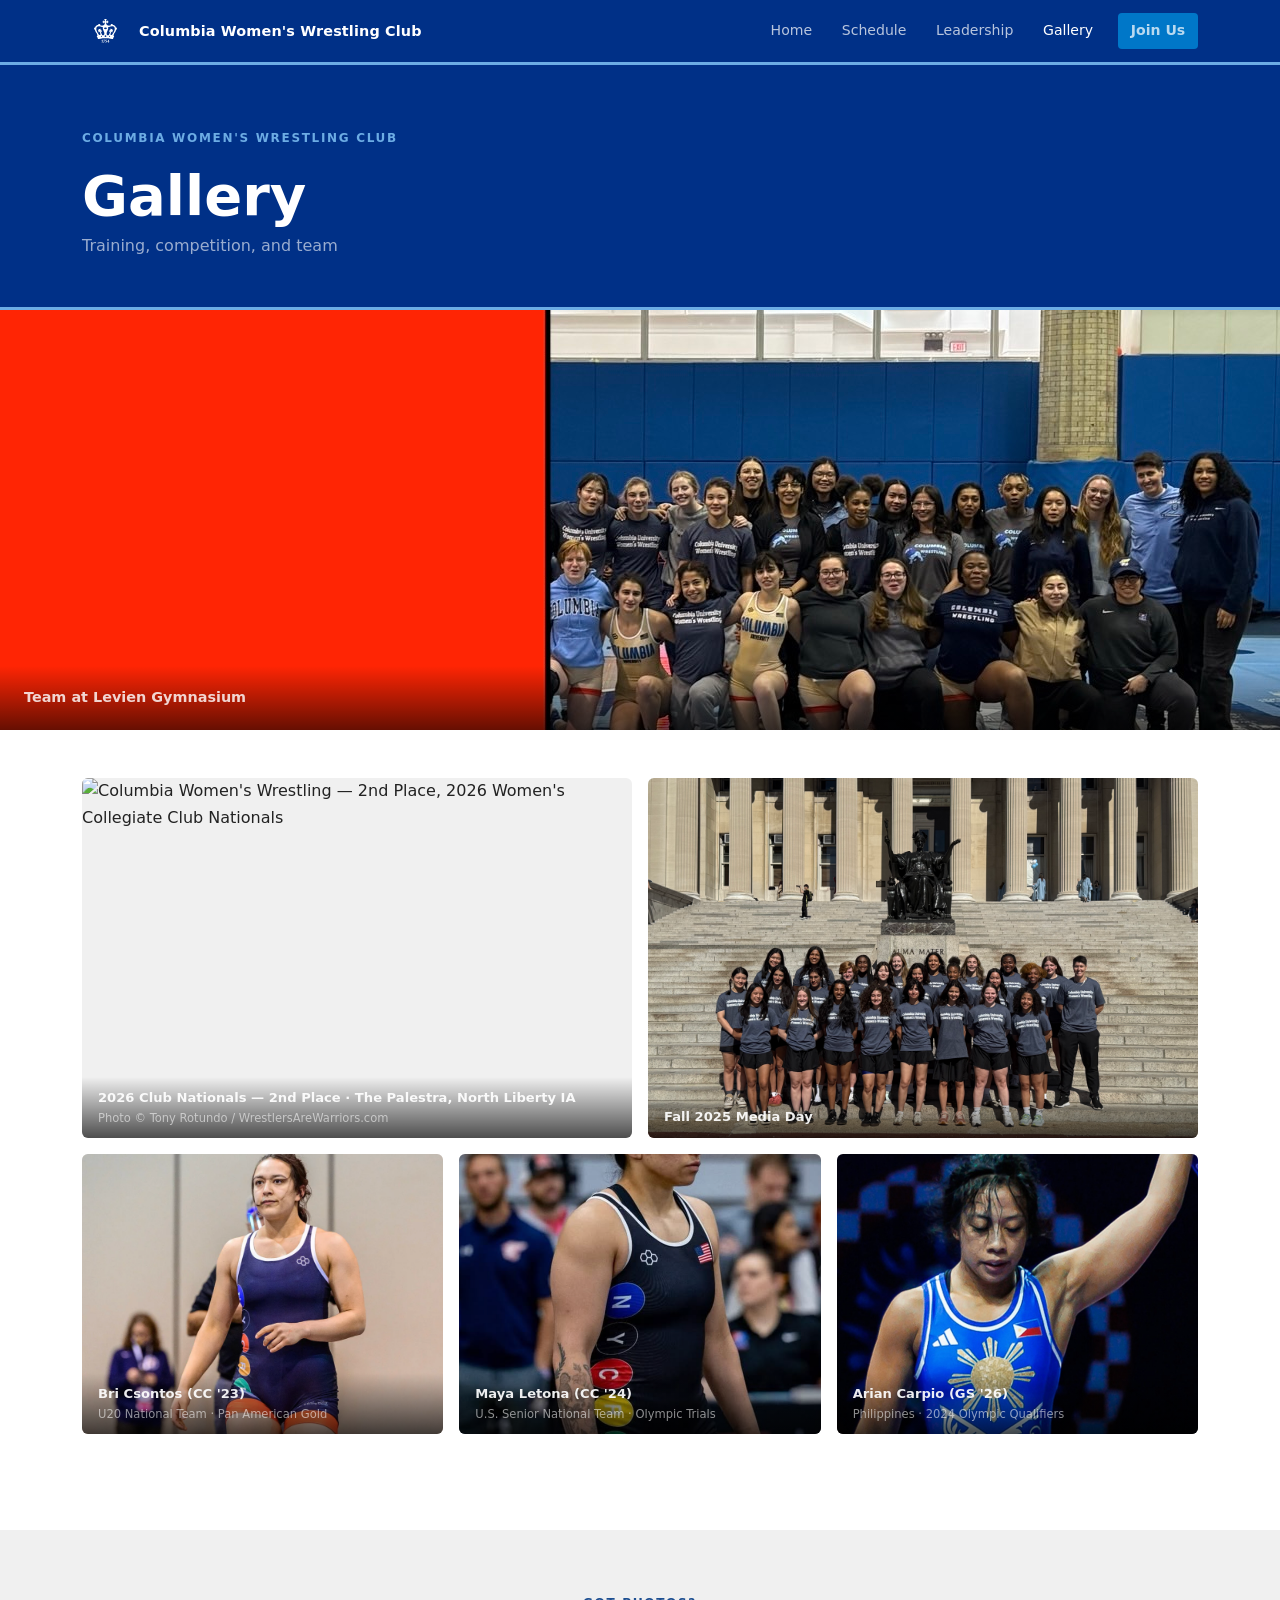
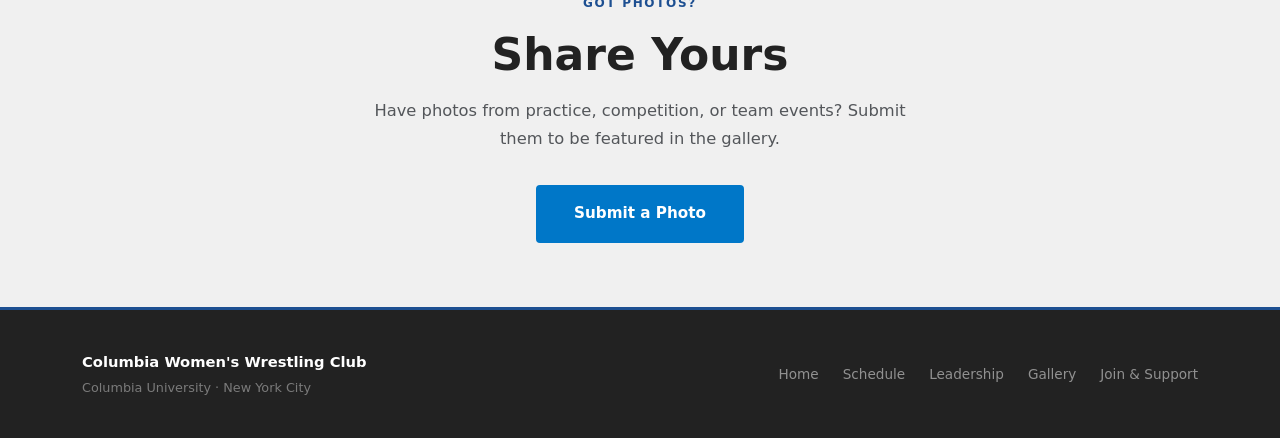
==== gallery.html @ a1a13347 "Initial launch build: all 5 pages complete Home (rev 3), leadership, schedule, gallery, join — full " ====
<!DOCTYPE html>
<html lang="en">
<head>
  <meta charset="UTF-8">
  <meta name="viewport" content="width=device-width, initial-scale=1.0">
  <title>Gallery — Columbia Women's Wrestling Club</title>
  <meta name="description" content="Photos from Columbia Women's Wrestling Club — training, competition, and team.">
  <link href="https://cdn.jsdelivr.net/npm/bootstrap@5.3.3/dist/css/bootstrap.min.css" rel="stylesheet">
  <link rel="stylesheet" href="css/style.css">
</head>
<body>

  <!-- ─── NAV ─────────────────────────────────────────── -->
  <nav class="navbar navbar-expand-lg site-nav">
    <div class="container">
      <a class="navbar-brand" href="index.html">
        <img src="img/crown.svg" class="nav-crown" alt="Columbia crown">
        Columbia Women's Wrestling Club
      </a>
      <button class="navbar-toggler border-0" type="button"
              data-bs-toggle="collapse" data-bs-target="#siteNav"
              aria-controls="siteNav" aria-expanded="false" aria-label="Toggle navigation">
        <span class="navbar-toggler-icon"></span>
      </button>
      <div class="collapse navbar-collapse" id="siteNav">
        <ul class="navbar-nav ms-auto align-items-lg-center gap-lg-1">
          <li class="nav-item"><a class="nav-link" href="index.html">Home</a></li>
          <li class="nav-item"><a class="nav-link" href="schedule.html">Schedule</a></li>
          <li class="nav-item"><a class="nav-link" href="leadership.html">Leadership</a></li>
          <li class="nav-item"><a class="nav-link active" href="gallery.html">Gallery</a></li>
          <li class="nav-item ms-lg-2">
            <a class="nav-link nav-cta" href="join.html">Join Us</a>
          </li>
        </ul>
      </div>
    </div>
  </nav>

  <!-- ─── PAGE HEADER ──────────────────────────────────── -->
  <section class="page-header">
    <div class="container">
      <span class="eyebrow" style="color:var(--blue-light);">Columbia Women's Wrestling Club</span>
      <h1 class="page-header-title">Gallery</h1>
      <p class="page-header-sub">Training, competition, and team</p>
    </div>
  </section>

  <!-- ─── FEATURED PHOTO ───────────────────────────────── -->
  <div class="gallery-featured-wrap">
    <img src="img/alt-hero-1.JPG" class="gallery-featured-img"
         alt="Columbia Women's Wrestling team at Levien Gymnasium">
    <div class="gallery-featured-caption">Team at Levien Gymnasium</div>
  </div>

  <!-- ─── PHOTO GRID ───────────────────────────────────── -->
  <section class="section section-light" style="padding-top:3rem;">
    <div class="container">

      <div class="row g-3">

        <!-- Nationals awards -->
        <div class="col-md-6">
          <div class="gallery-item gallery-item--tall">
            <img src="img/team.jpg"
                 alt="Columbia Women's Wrestling — 2nd Place, 2026 Women's Collegiate Club Nationals">
            <div class="gallery-caption">
              2026 Club Nationals — 2nd Place · The Palestra, North Liberty IA
              <span class="gallery-credit">Photo © Tony Rotundo / WrestlersAreWarriors.com</span>
            </div>
          </div>
        </div>

        <!-- Media Day -->
        <div class="col-md-6">
          <div class="gallery-item gallery-item--tall">
            <img src="img/hero-media-day.jpg"
                 alt="Columbia Women's Wrestling — Fall 2025 Media Day">
            <div class="gallery-caption">Fall 2025 Media Day</div>
          </div>
        </div>

        <!-- Athlete photos -->
        <div class="col-md-4 col-sm-6">
          <div class="gallery-item">
            <img src="img/bri-csontos.png"
                 alt="Bri Csontos — CC '23, U20 National Team, Pan American Gold">
            <div class="gallery-caption">
              Bri Csontos (CC '23)
              <span class="gallery-credit">U20 National Team · Pan American Gold</span>
            </div>
          </div>
        </div>

        <div class="col-md-4 col-sm-6">
          <div class="gallery-item">
            <img src="img/maya-letona.png"
                 alt="Maya Letona — CC '24, U.S. Senior National Team, U.S. Olympic Trials">
            <div class="gallery-caption">
              Maya Letona (CC '24)
              <span class="gallery-credit">U.S. Senior National Team · Olympic Trials</span>
            </div>
          </div>
        </div>

        <div class="col-md-4 col-sm-6">
          <div class="gallery-item">
            <img src="img/arian-carpio.png"
                 alt="Arian Carpio — GS '26, Philippines, 2024 Olympic Qualifiers">
            <div class="gallery-caption">
              Arian Carpio (GS '26)
              <span class="gallery-credit">Philippines · 2024 Olympic Qualifiers</span>
            </div>
          </div>
        </div>

      </div>

    </div>
  </section>

  <!-- ─── SUBMIT PHOTOS CTA ────────────────────────────── -->
  <section class="section section-tint" style="padding:4rem 0;">
    <div class="container">
      <div class="row justify-content-center text-center">
        <div class="col-lg-6">
          <span class="eyebrow" style="color:var(--blue-primary);">Got photos?</span>
          <h2 class="section-heading" style="margin-bottom:1rem;">Share Yours</h2>
          <p class="section-lead" style="margin-bottom:2rem;">
            Have photos from practice, competition, or team events?
            Submit them to be featured in the gallery.
          </p>
          <!-- TODO: Replace href with actual Google Form URL -->
          <a href="#" class="btn-hero-primary">Submit a Photo</a>
        </div>
      </div>
    </div>
  </section>

  <!-- ─── FOOTER ────────────────────────────────────────── -->
  <footer class="site-footer">
    <div class="container">
      <div class="row align-items-center">
        <div class="col-md-5">
          <span class="footer-brand">Columbia Women's Wrestling Club</span>
          <span class="footer-sub">Columbia University · New York City</span>
        </div>
        <div class="col-md-7">
          <ul class="footer-links">
            <li><a href="index.html">Home</a></li>
            <li><a href="schedule.html">Schedule</a></li>
            <li><a href="leadership.html">Leadership</a></li>
            <li><a href="gallery.html">Gallery</a></li>
            <li><a href="join.html">Join &amp; Support</a></li>
          </ul>
        </div>
      </div>
    </div>
  </footer>

  <script src="https://cdn.jsdelivr.net/npm/bootstrap@5.3.3/dist/js/bootstrap.bundle.min.js"></script>
</body>
</html>
---- css/style.css ----
/* Official Columbia University color palette */
:root {
  --blue-primary:  #1D4F91; /* Pantone 7686C */
  --blue-dark:     #003087; /* Pantone 287C  */
  --blue-mid:      #0077C8; /* Pantone 3005C */
  --blue-light:    #6CACE4; /* Pantone 284C  */
  --neutral-dark:  #222222; /* Neutral Black C  */
  --neutral-mid:   #53565A; /* Cool Gray 11C    */
  --neutral-light: #D0D0CE; /* Cool Gray 2C     */
  --neutral-bg:    #F0F0F0; /* Anti-flash White */
  --white:         #ffffff;
}

*, *::before, *::after { box-sizing: border-box; }

body {
  font-family: system-ui, -apple-system, 'Segoe UI', Helvetica, Arial, sans-serif;
  color: var(--neutral-dark);
  line-height: 1.65;
  margin: 0;
}

/* ─── NAV ─────────────────────────────────────────── */

.site-nav {
  background-color: var(--blue-dark);
  position: sticky;
  top: 0;
  z-index: 100;
  border-bottom: 3px solid var(--blue-light);
}

.site-nav .navbar-brand {
  display: flex;
  align-items: center;
  gap: 0.65rem;
  font-weight: 800;
  font-size: 0.9rem;
  line-height: 1.25;
  color: var(--white) !important;
  letter-spacing: 0.01em;
}

.nav-crown {
  height: 36px;
  width: auto;
  /* Recolor the SVG's light-blue fill to white */
  filter: brightness(0) invert(1);
  flex-shrink: 0;
}

.site-nav .nav-link {
  color: rgba(255,255,255,0.72) !important;
  font-size: 0.88rem;
  font-weight: 500;
  padding: 0.4rem 0.8rem !important;
  transition: color 0.15s;
}

.site-nav .nav-link:hover,
.site-nav .nav-link.active {
  color: var(--white) !important;
}

.nav-cta {
  background-color: var(--blue-mid) !important;
  color: var(--white) !important;
  border-radius: 4px;
  padding: 0.4rem 1.1rem !important;
  font-weight: 700 !important;
  transition: background-color 0.15s !important;
}

.nav-cta:hover {
  background-color: #005fa3 !important;
  color: var(--white) !important;
}

/* ─── HERO ─────────────────────────────────────────── */

.hero {
  min-height: 88vh;
  background-color: var(--blue-dark);
  background-image: url('../img/hero-team.jpg');
  background-size: cover;
  background-position: center 35%;
  position: relative;
  display: flex;
  align-items: center;
  padding: 5rem 0;
  overflow: hidden;
}

.hero::before {
  content: '';
  position: absolute;
  inset: 0;
  background: linear-gradient(
    to right,
    rgba(0, 48, 135, 0.93) 0%,
    rgba(0, 48, 135, 0.80) 40%,
    rgba(0, 48, 135, 0.68) 70%,
    rgba(0, 48, 135, 0.62) 100%
  );
  z-index: 1;
}

.hero-crown-bg {
  position: absolute;
  right: -3%;
  top: 50%;
  transform: translateY(-50%);
  width: 42%;
  max-width: 520px;
  opacity: 0.08;
  pointer-events: none;
  z-index: 2;
  filter: brightness(0) invert(1);
}

.hero .container {
  position: relative;
  z-index: 3;
}

.eyebrow {
  display: block;
  font-size: 0.75rem;
  font-weight: 700;
  letter-spacing: 0.14em;
  text-transform: uppercase;
  color: var(--blue-light);
  margin-bottom: 1rem;
}

.hero-title {
  font-size: clamp(3rem, 7.5vw, 5.5rem);
  font-weight: 900;
  line-height: 1.0;
  color: var(--white);
  margin-bottom: 1.5rem;
}

.hero-sub {
  font-size: 1.08rem;
  color: rgba(255,255,255,0.82);
  max-width: 510px;
  line-height: 1.72;
  margin-bottom: 2.25rem;
}

.btn-hero-primary {
  display: inline-block;
  background-color: var(--blue-mid);
  color: var(--white);
  padding: 0.9rem 2.25rem;
  font-weight: 700;
  font-size: 0.95rem;
  border-radius: 4px;
  text-decoration: none;
  border: 2px solid var(--blue-mid);
  transition: background-color 0.15s, border-color 0.15s;
}

.btn-hero-primary:hover {
  background-color: #005fa3;
  border-color: #005fa3;
  color: var(--white);
}

.btn-hero-ghost {
  display: inline-block;
  background-color: var(--blue-mid);
  color: var(--white);
  padding: 0.9rem 2.25rem;
  font-weight: 700;
  font-size: 0.95rem;
  border-radius: 4px;
  text-decoration: none;
  border: 2px solid var(--blue-mid);
  transition: background-color 0.15s, border-color 0.15s;
}

.btn-hero-ghost:hover {
  background-color: #005fa3;
  border-color: #005fa3;
  color: var(--white);
}

/* ─── STATS ─────────────────────────────────────────── */

.stats-section {
  background-color: var(--blue-primary);
  padding: 5.5rem 0;
  position: relative;
  overflow: hidden;
}

/* crown as centered background watermark */
.stats-crown {
  position: absolute;
  top: 50%;
  left: 50%;
  transform: translate(-50%, -50%);
  width: 55%;
  max-width: 600px;
  opacity: 0.07;
  pointer-events: none;
  filter: brightness(0) invert(1);
}

.stats-row {
  position: relative;
  z-index: 1;
}

.stat-block {
  display: flex;
  flex-direction: column;
  align-items: center;
  padding: 1.5rem 1.25rem;
  border-right: 1px solid rgba(255,255,255,0.12);
}

.stat-block:last-child {
  border-right: none;
}

.stat-number {
  font-size: clamp(3.5rem, 7vw, 5.5rem);
  font-weight: 900;
  color: var(--white);
  line-height: 1;
  display: block;
  letter-spacing: -0.02em;
}

.stat-rule {
  width: 36px;
  height: 3px;
  background-color: var(--blue-light);
  margin: 0.85rem auto 0.75rem;
  display: block;
}

.stat-label {
  font-size: 0.72rem;
  font-weight: 700;
  color: var(--blue-light);
  text-transform: uppercase;
  letter-spacing: 0.1em;
  display: block;
  margin-bottom: 0.5rem;
}

.stat-detail {
  font-size: 0.82rem;
  color: rgba(255,255,255,0.55);
  line-height: 1.5;
  text-align: center;
  max-width: 160px;
}

/* ─── SECTIONS ─────────────────────────────────────── */

.section {
  padding: 6rem 0;
}

.section-light  { background-color: var(--white); }
.section-tint   { background-color: var(--neutral-bg); }
.section-dark   { background-color: var(--neutral-dark); }
.section-navy   { background-color: var(--blue-dark); }

.section-heading {
  font-size: clamp(1.9rem, 4vw, 2.75rem);
  font-weight: 800;
  line-height: 1.15;
  margin-bottom: 1.25rem;
}

.section-heading.on-dark { color: var(--white); }

.section-lead {
  font-size: 1.02rem;
  color: var(--neutral-mid);
  line-height: 1.72;
}

.section-lead.on-dark { color: rgba(255,255,255,0.68); }

/* ─── BUTTONS ───────────────────────────────────────── */

.btn-outline-dark {
  display: inline-block;
  border: 2px solid var(--neutral-dark);
  color: var(--neutral-dark);
  padding: 0.7rem 1.75rem;
  font-weight: 700;
  font-size: 0.9rem;
  border-radius: 4px;
  text-decoration: none;
  transition: background-color 0.15s, color 0.15s;
  margin-top: 1.25rem;
}

.btn-outline-dark:hover {
  background-color: var(--neutral-dark);
  color: var(--white);
}

.btn-white {
  display: inline-block;
  background-color: var(--white);
  color: var(--blue-dark);
  padding: 0.85rem 2.25rem;
  font-weight: 700;
  font-size: 0.95rem;
  border-radius: 4px;
  text-decoration: none;
  border: 2px solid var(--white);
  transition: background-color 0.15s, color 0.15s;
}

.btn-white:hover {
  background-color: transparent;
  color: var(--white);
}

/* ─── PHOTO BLOCK ──────────────────────────────────── */

.photo-block {
  border-radius: 6px;
  overflow: hidden;
  background-color: var(--neutral-bg);
  min-height: 420px;
  display: flex;
  align-items: center;
  justify-content: center;
  position: relative;
}

.photo-block img {
  width: 100%;
  height: 100%;
  object-fit: cover;
  display: block;
  position: absolute;
  inset: 0;
}

.photo-placeholder-text {
  color: var(--neutral-mid);
  font-size: 0.88rem;
  text-align: center;
  padding: 2rem;
}

/* ─── ATHLETE CARDS ─────────────────────────────────── */

.athlete-card {
  border-top: 3px solid var(--blue-light);
  background-color: rgba(255,255,255,0.04);
  border-radius: 0 0 6px 6px;
  padding: 1.75rem 1.5rem;
  height: 100%;
}

.athlete-class {
  font-size: 0.72rem;
  font-weight: 700;
  letter-spacing: 0.1em;
  text-transform: uppercase;
  color: var(--blue-light);
  display: block;
  margin-bottom: 0.6rem;
}

.athlete-name {
  font-size: 1.2rem;
  font-weight: 800;
  color: var(--white);
  margin-bottom: 0.85rem;
}

.athlete-desc {
  font-size: 0.92rem;
  color: rgba(255,255,255,0.68);
  line-height: 1.65;
  margin: 0;
}

/* ─── ATHLETE PHOTO CARDS ──────────────────────────── */

.athlete-card-with-photo {
  border-radius: 6px;
  overflow: hidden;
  height: 100%;
  display: flex;
  flex-direction: column;
  background-color: rgba(255,255,255,0.04);
  cursor: pointer;
  transition: box-shadow 0.22s, transform 0.22s;
}

.athlete-card-with-photo:hover {
  box-shadow: 0 0 0 2px var(--blue-light), 0 10px 30px rgba(108, 172, 228, 0.25);
  transform: translateY(-3px);
}

.athlete-card-with-photo:hover .athlete-card-body {
  border-top-color: var(--blue-mid);
}

.athlete-photo {
  width: 100%;
  height: 280px;
  object-fit: cover;
  object-position: center 15%;
  display: block;
}

.athlete-card-body {
  border-top: 3px solid var(--blue-light);
  padding: 1.5rem;
  flex: 1;
  transition: border-top-color 0.22s;
}

/* ─── COMBINED SECTION ELEMENTS ─────────────────────── */

.section-divider {
  border: 0;
  border-top: 1px solid var(--neutral-light);
  margin: 0;
}

.section-subheading {
  font-size: clamp(1.35rem, 2.5vw, 1.8rem);
  font-weight: 800;
  line-height: 1.2;
  margin-bottom: 1rem;
}

.coach-photo-block {
  margin-top: 1.75rem;
  border-radius: 6px;
  overflow: hidden;
  background-color: var(--neutral-bg);
  min-height: 260px;
  display: flex;
  align-items: center;
  justify-content: center;
  position: relative;
}

.coach-photo-block img {
  width: 100%;
  height: 100%;
  object-fit: cover;
  object-position: center 15%;
  display: block;
  position: absolute;
  inset: 0;
}

/* ─── PHOTO VIGNETTE ─────────────────────────────────── */

.photo-block--vignette {
  position: relative;
}

.photo-block--vignette::after {
  content: '';
  position: absolute;
  inset: 0;
  background: radial-gradient(ellipse at 50% 50%, transparent 48%, rgba(0,0,0,0.45) 100%);
  pointer-events: none;
  z-index: 1;
  border-radius: 6px;
}

/* ─── HISTORY TIMELINE SECTION ───────────────────────── */

.history-timeline-section {
  background-color: var(--blue-primary);
  padding: 5rem 0;
  position: relative;
  overflow: hidden;
}

.timeline-row {
  position: relative;
}

.timeline-row::before {
  content: '';
  position: absolute;
  top: 1.6rem;
  left: 16.67%;
  right: 16.67%;
  height: 2px;
  background-color: rgba(255,255,255,0.15);
  z-index: 0;
}

.timeline-milestone {
  text-align: center;
  position: relative;
  z-index: 1;
  padding: 0 1rem;
}

.timeline-year {
  display: inline-block;
  background-color: var(--blue-light);
  color: var(--blue-dark);
  font-size: 0.88rem;
  font-weight: 900;
  letter-spacing: 0.04em;
  padding: 0.4rem 1.25rem;
  border-radius: 2rem;
  margin-bottom: 1.25rem;
}

.timeline-milestone p {
  font-size: 0.9rem;
  color: rgba(255,255,255,0.78);
  line-height: 1.68;
  margin: 0;
}

/* ─── PROGRAM PILLARS ───────────────────────────────── */

.pillar {
  padding: 1.75rem 1.5rem;
  border-left: 3px solid var(--blue-primary);
  background-color: var(--white);
  border-radius: 0 6px 6px 0;
  height: 100%;
  box-shadow: 0 1px 4px rgba(0,0,0,0.06);
}

.pillar-title {
  font-size: 0.95rem;
  font-weight: 800;
  margin-bottom: 0.5rem;
  color: var(--blue-dark);
}

.pillar-text {
  font-size: 0.88rem;
  color: var(--neutral-mid);
  line-height: 1.65;
  margin: 0;
}

/* ─── SPLIT CTA ─────────────────────────────────────── */

.cta-recruit {
  background-color: var(--blue-mid);
  padding: 5.5rem 3rem;
  display: flex;
  align-items: center;
  justify-content: center;
  min-height: 440px;
  position: relative;
  overflow: hidden;
}

.cta-donate {
  background-color: var(--blue-dark);
  padding: 5.5rem 3rem;
  display: flex;
  align-items: center;
  justify-content: center;
  min-height: 440px;
  position: relative;
  overflow: hidden;
}

/* subtle crown watermark in each CTA panel */
.cta-crown {
  position: absolute;
  bottom: -10%;
  right: -5%;
  width: 55%;
  max-width: 320px;
  opacity: 0.07;
  pointer-events: none;
  filter: brightness(0) invert(1);
}

.cta-inner {
  max-width: 400px;
  text-align: center;
  position: relative;
  z-index: 1;
}

.cta-tag {
  font-size: 0.72rem;
  font-weight: 700;
  letter-spacing: 0.13em;
  text-transform: uppercase;
  color: rgba(255,255,255,0.58);
  display: block;
  margin-bottom: 0.85rem;
}

.cta-title {
  font-size: clamp(1.6rem, 3vw, 2.1rem);
  font-weight: 800;
  line-height: 1.15;
  color: var(--white);
  margin-bottom: 1rem;
}

.cta-inner p {
  font-size: 0.95rem;
  color: rgba(255,255,255,0.78);
  line-height: 1.68;
  margin-bottom: 1.75rem;
}

/* ─── FOOTER ─────────────────────────────────────────── */

.site-footer {
  background-color: var(--neutral-dark);
  border-top: 3px solid var(--blue-primary);
  padding: 2.5rem 0;
}

.footer-brand {
  font-weight: 800;
  font-size: 0.92rem;
  color: var(--white);
  display: block;
}

.footer-sub {
  font-size: 0.8rem;
  color: rgba(255,255,255,0.4);
  margin-top: 0.2rem;
  display: block;
}

.footer-links {
  display: flex;
  flex-wrap: wrap;
  gap: 1.5rem;
  list-style: none;
  margin: 0;
  padding: 0;
  justify-content: flex-end;
}

.footer-links a {
  color: rgba(255,255,255,0.5);
  text-decoration: none;
  font-size: 0.85rem;
  transition: color 0.15s;
}

.footer-links a:hover {
  color: var(--blue-light);
}

/* ─── RESPONSIVE ─────────────────────────────────────── */

@media (max-width: 991px) {
  .cta-recruit,
  .cta-donate {
    padding: 4rem 2rem;
    min-height: 0;
  }
}

@media (max-width: 767px) {
  .timeline-row::before {
    display: none;
  }

  .timeline-milestone {
    text-align: left;
    padding: 0 0 0 1.25rem;
    border-left: 3px solid rgba(255,255,255,0.25);
    margin-bottom: 2rem;
  }

  .timeline-milestone:last-child {
    margin-bottom: 0;
  }

  .hero {
    min-height: 80vh;
    padding: 4rem 0;
  }

  .hero-crown-bg {
    width: 80%;
    opacity: 0.06;
    right: -10%;
  }

  .stats-section {
    padding: 4rem 0;
  }

  .stat-block {
    border-right: none;
    border-bottom: 1px solid rgba(255,255,255,0.1);
    padding: 2rem 1rem;
  }

  .stat-block:last-child {
    border-bottom: none;
  }

  .section {
    padding: 4rem 0;
  }

  .footer-links {
    justify-content: flex-start;
    margin-top: 1.25rem;
  }
}

/* ─── LEADERSHIP PAGE ────────────────────────────────── */

.page-header {
  background-color: var(--blue-dark);
  padding: 4rem 0 3rem;
  border-bottom: 3px solid var(--blue-light);
}

.page-header-title {
  font-size: clamp(2.2rem, 5vw, 3.5rem);
  font-weight: 900;
  color: var(--white);
  margin-bottom: 0.4rem;
  line-height: 1.1;
}

.page-header-sub {
  font-size: 1rem;
  color: rgba(255,255,255,0.60);
  margin: 0;
}

.staff-card {
  border-radius: 6px;
  overflow: hidden;
  box-shadow: 0 2px 12px rgba(0,0,0,0.07);
  border-top: 3px solid var(--blue-primary);
  background: var(--white);
  height: 100%;
  display: flex;
  flex-direction: column;
}

.staff-photo-wrap {
  width: 100%;
  height: 260px;
  overflow: hidden;
  background: var(--neutral-bg);
  flex-shrink: 0;
}

.staff-photo-wrap img {
  width: 100%;
  height: 100%;
  object-fit: cover;
  object-position: center top;
  display: block;
}

.staff-info {
  padding: 1.75rem;
  flex: 1;
}

.staff-name {
  font-size: 1.35rem;
  font-weight: 800;
  color: var(--neutral-dark);
  margin-bottom: 0.2rem;
}

.staff-title {
  font-size: 0.75rem;
  font-weight: 700;
  letter-spacing: 0.1em;
  text-transform: uppercase;
  color: var(--blue-primary);
  display: block;
  margin-bottom: 1rem;
}

.staff-bio {
  font-size: 0.92rem;
  color: var(--neutral-mid);
  line-height: 1.68;
  margin-bottom: 0.75rem;
}

.staff-email {
  font-size: 0.85rem;
  color: var(--blue-mid);
  text-decoration: none;
  margin-top: 0.25rem;
  display: inline-block;
}

.staff-email:hover {
  text-decoration: underline;
  color: var(--blue-primary);
}

.captain-card {
  padding: 1.5rem 1.75rem;
  background: var(--white);
  border-radius: 6px;
  border-top: 3px solid var(--blue-light);
  box-shadow: 0 1px 6px rgba(0,0,0,0.05);
}

.captain-name {
  font-size: 1.1rem;
  font-weight: 800;
  color: var(--neutral-dark);
  margin-bottom: 0.2rem;
}

.captain-role {
  font-size: 0.75rem;
  font-weight: 700;
  letter-spacing: 0.1em;
  text-transform: uppercase;
  color: var(--blue-primary);
}

.board-list {
  border-top: 1px solid var(--neutral-light);
}

.board-item {
  display: flex;
  gap: 1.5rem;
  align-items: baseline;
  padding: 0.9rem 0;
  border-bottom: 1px solid var(--neutral-light);
}

.board-role {
  font-size: 0.72rem;
  font-weight: 700;
  letter-spacing: 0.1em;
  text-transform: uppercase;
  color: var(--blue-primary);
  min-width: 130px;
  flex-shrink: 0;
}

.board-name {
  font-size: 0.97rem;
  font-weight: 600;
  color: var(--neutral-dark);
}

@media (max-width: 575px) {
  .board-item {
    flex-direction: column;
    gap: 0.2rem;
  }
  .board-role {
    min-width: 0;
  }
}

/* ─── SCHEDULE PAGE ──────────────────────────────────── */

.schedule-pending {
  margin-top: 2rem;
  border: 2px solid var(--neutral-light);
  border-radius: 8px;
  padding: 2.5rem;
  text-align: center;
}

.schedule-pending-label {
  font-size: 0.72rem;
  font-weight: 700;
  letter-spacing: 0.13em;
  text-transform: uppercase;
  color: var(--blue-primary);
  display: block;
  margin-bottom: 0.75rem;
}

.schedule-pending-text {
  font-size: 1.35rem;
  font-weight: 700;
  color: var(--neutral-mid);
  margin-bottom: 1.75rem;
}

.schedule-format-card {
  background-color: var(--blue-dark);
  border-radius: 8px;
  padding: 2.5rem 2rem;
  height: 100%;
}

.schedule-format-item {
  display: flex;
  align-items: baseline;
  gap: 1rem;
  padding: 1rem 0;
  border-bottom: 1px solid rgba(255,255,255,0.1);
}

.schedule-format-item:last-of-type {
  border-bottom: none;
}

.schedule-format-number {
  font-size: 2.5rem;
  font-weight: 900;
  color: var(--white);
  line-height: 1;
  min-width: 3rem;
}

.schedule-format-label {
  font-size: 0.88rem;
  font-weight: 600;
  color: rgba(255,255,255,0.68);
  line-height: 1.4;
}

.schedule-format-note {
  font-size: 0.82rem;
  color: rgba(255,255,255,0.45);
  line-height: 1.6;
  margin: 1.5rem 0 0;
}

/* ─── GALLERY PAGE ───────────────────────────────────── */

.gallery-featured-wrap {
  position: relative;
  height: 420px;
  overflow: hidden;
  background: var(--neutral-dark);
}

.gallery-featured-img {
  width: 100%;
  height: 100%;
  object-fit: cover;
  object-position: right center;
  display: block;
}

.gallery-featured-caption {
  position: absolute;
  bottom: 0;
  left: 0;
  right: 0;
  padding: 1.25rem 1.5rem;
  background: linear-gradient(transparent, rgba(0,0,0,0.6));
  color: rgba(255,255,255,0.82);
  font-size: 0.9rem;
  font-weight: 600;
}

.gallery-item {
  border-radius: 6px;
  overflow: hidden;
  position: relative;
  background: var(--neutral-bg);
  cursor: pointer;
}

.gallery-item img {
  width: 100%;
  height: 100%;
  object-fit: cover;
  display: block;
  transition: transform 0.3s ease;
}

.gallery-item--tall {
  height: 360px;
}

.gallery-item:not(.gallery-item--tall) {
  height: 280px;
}

.gallery-item:hover img {
  transform: scale(1.03);
}

.gallery-caption {
  position: absolute;
  bottom: 0;
  left: 0;
  right: 0;
  padding: 0.75rem 1rem;
  background: linear-gradient(transparent, rgba(0,0,0,0.68));
  color: rgba(255,255,255,0.92);
  font-size: 0.82rem;
  font-weight: 600;
  line-height: 1.4;
  display: flex;
  flex-direction: column;
  gap: 0.15rem;
}

.gallery-credit {
  font-weight: 400;
  font-size: 0.72rem;
  color: rgba(255,255,255,0.55);
}

/* ─── JOIN / RECRUIT PAGE ────────────────────────────── */

.recruit-stat-row {
  display: flex;
  gap: 2.5rem;
  margin-top: 2rem;
}

.recruit-stat-number {
  display: block;
  font-size: 2.5rem;
  font-weight: 900;
  color: var(--blue-primary);
  line-height: 1;
}

.recruit-stat-label {
  display: block;
  font-size: 0.78rem;
  font-weight: 600;
  color: var(--neutral-mid);
  margin-top: 0.3rem;
  text-transform: uppercase;
  letter-spacing: 0.06em;
}

.recruit-form {
  background: var(--neutral-bg);
  border-radius: 8px;
  padding: 2.5rem;
  border-top: 3px solid var(--blue-primary);
}

.recruit-form .form-label {
  font-weight: 600;
  font-size: 0.85rem;
  color: var(--neutral-dark);
  margin-bottom: 0.35rem;
}

.recruit-form .required {
  color: var(--blue-mid);
}

.recruit-form .form-control,
.recruit-form .form-select {
  border-color: var(--neutral-light);
  font-size: 0.92rem;
  padding: 0.55rem 0.85rem;
}

.recruit-form .form-control:focus,
.recruit-form .form-select:focus {
  border-color: var(--blue-mid);
  box-shadow: 0 0 0 3px rgba(0, 119, 200, 0.12);
}

.donate-steps {
  display: flex;
  flex-direction: column;
  gap: 1.25rem;
  max-width: 480px;
  margin: 0 auto 2.5rem;
  text-align: left;
}

.donate-step {
  display: flex;
  align-items: flex-start;
  gap: 1rem;
}

.donate-step-num {
  display: flex;
  align-items: center;
  justify-content: center;
  width: 2rem;
  height: 2rem;
  border-radius: 50%;
  background-color: var(--blue-mid);
  color: var(--white);
  font-size: 0.85rem;
  font-weight: 800;
  flex-shrink: 0;
  margin-top: 0.1rem;
}

.donate-step p {
  font-size: 0.95rem;
  color: rgba(255,255,255,0.78);
  line-height: 1.55;
  margin: 0;
}

@media (max-width: 767px) {
  .gallery-featured-wrap {
    height: 260px;
  }

  .gallery-item--tall {
    height: 260px;
  }

  .gallery-item:not(.gallery-item--tall) {
    height: 220px;
  }

  .recruit-stat-row {
    gap: 1.5rem;
  }

  .recruit-form {
    padding: 1.5rem;
  }

  .donate-steps {
    text-align: left;
  }
}
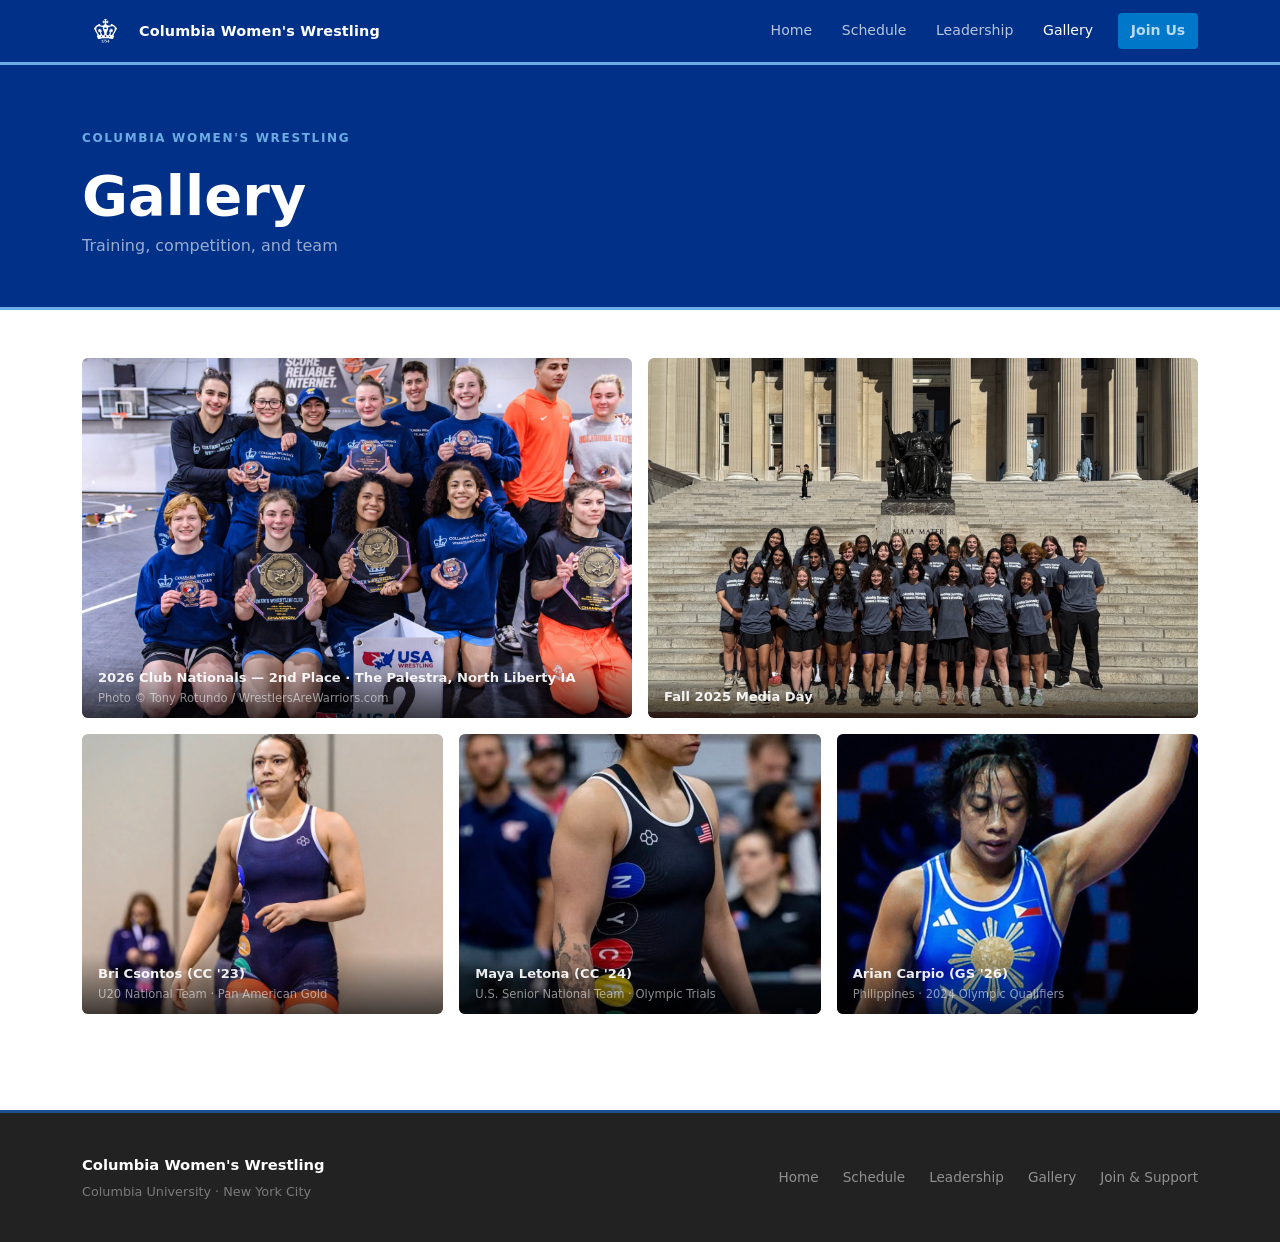
==== commit dab2fcdc: "Minor design changes. Image folder reorganization, compression, convert PNG→JPG." ====
--- a/gallery.html
+++ b/gallery.html
@@ -3,8 +3,8 @@
 <head>
   <meta charset="UTF-8">
   <meta name="viewport" content="width=device-width, initial-scale=1.0">
-  <title>Gallery — Columbia Women's Wrestling Club</title>
-  <meta name="description" content="Photos from Columbia Women's Wrestling Club — training, competition, and team.">
+  <title>Gallery — Columbia Women's Wrestling</title>
+  <meta name="description" content="Photos from Columbia Women's Wrestling — training, competition, and team.">
   <link href="https://cdn.jsdelivr.net/npm/bootstrap@5.3.3/dist/css/bootstrap.min.css" rel="stylesheet">
   <link rel="stylesheet" href="css/style.css">
 </head>
@@ -14,8 +14,8 @@
   <nav class="navbar navbar-expand-lg site-nav">
     <div class="container">
       <a class="navbar-brand" href="index.html">
-        <img src="img/crown.svg" class="nav-crown" alt="Columbia crown">
-        Columbia Women's Wrestling Club
+        <img src="img/shared/crown.svg" class="nav-crown" alt="Columbia crown">
+        Columbia Women's Wrestling
       </a>
       <button class="navbar-toggler border-0" type="button"
               data-bs-toggle="collapse" data-bs-target="#siteNav"
@@ -39,18 +39,11 @@
   <!-- ─── PAGE HEADER ──────────────────────────────────── -->
   <section class="page-header">
     <div class="container">
-      <span class="eyebrow" style="color:var(--blue-light);">Columbia Women's Wrestling Club</span>
+      <span class="eyebrow" style="color:var(--blue-light);">Columbia Women's Wrestling</span>
       <h1 class="page-header-title">Gallery</h1>
       <p class="page-header-sub">Training, competition, and team</p>
     </div>
   </section>
-
-  <!-- ─── FEATURED PHOTO ───────────────────────────────── -->
-  <div class="gallery-featured-wrap">
-    <img src="img/alt-hero-1.JPG" class="gallery-featured-img"
-         alt="Columbia Women's Wrestling team at Levien Gymnasium">
-    <div class="gallery-featured-caption">Team at Levien Gymnasium</div>
-  </div>
 
   <!-- ─── PHOTO GRID ───────────────────────────────────── -->
   <section class="section section-light" style="padding-top:3rem;">
@@ -61,7 +54,7 @@
         <!-- Nationals awards -->
         <div class="col-md-6">
           <div class="gallery-item gallery-item--tall">
-            <img src="img/team.jpg"
+            <img src="img/shared/team.jpg"
                  alt="Columbia Women's Wrestling — 2nd Place, 2026 Women's Collegiate Club Nationals">
             <div class="gallery-caption">
               2026 Club Nationals — 2nd Place · The Palestra, North Liberty IA
@@ -73,7 +66,7 @@
         <!-- Media Day -->
         <div class="col-md-6">
           <div class="gallery-item gallery-item--tall">
-            <img src="img/hero-media-day.jpg"
+            <img src="img/gallery/hero-media-day.jpg"
                  alt="Columbia Women's Wrestling — Fall 2025 Media Day">
             <div class="gallery-caption">Fall 2025 Media Day</div>
           </div>
@@ -82,7 +75,7 @@
         <!-- Athlete photos -->
         <div class="col-md-4 col-sm-6">
           <div class="gallery-item">
-            <img src="img/bri-csontos.png"
+            <img src="img/hero/bri-csontos.jpg"
                  alt="Bri Csontos — CC '23, U20 National Team, Pan American Gold">
             <div class="gallery-caption">
               Bri Csontos (CC '23)
@@ -93,7 +86,7 @@
 
         <div class="col-md-4 col-sm-6">
           <div class="gallery-item">
-            <img src="img/maya-letona.png"
+            <img src="img/hero/maya-letona.jpg"
                  alt="Maya Letona — CC '24, U.S. Senior National Team, U.S. Olympic Trials">
             <div class="gallery-caption">
               Maya Letona (CC '24)
@@ -104,7 +97,7 @@
 
         <div class="col-md-4 col-sm-6">
           <div class="gallery-item">
-            <img src="img/arian-carpio.png"
+            <img src="img/hero/arian-carpio.jpg"
                  alt="Arian Carpio — GS '26, Philippines, 2024 Olympic Qualifiers">
             <div class="gallery-caption">
               Arian Carpio (GS '26)
@@ -118,30 +111,12 @@
     </div>
   </section>
 
-  <!-- ─── SUBMIT PHOTOS CTA ────────────────────────────── -->
-  <section class="section section-tint" style="padding:4rem 0;">
-    <div class="container">
-      <div class="row justify-content-center text-center">
-        <div class="col-lg-6">
-          <span class="eyebrow" style="color:var(--blue-primary);">Got photos?</span>
-          <h2 class="section-heading" style="margin-bottom:1rem;">Share Yours</h2>
-          <p class="section-lead" style="margin-bottom:2rem;">
-            Have photos from practice, competition, or team events?
-            Submit them to be featured in the gallery.
-          </p>
-          <!-- TODO: Replace href with actual Google Form URL -->
-          <a href="#" class="btn-hero-primary">Submit a Photo</a>
-        </div>
-      </div>
-    </div>
-  </section>
-
   <!-- ─── FOOTER ────────────────────────────────────────── -->
   <footer class="site-footer">
     <div class="container">
       <div class="row align-items-center">
         <div class="col-md-5">
-          <span class="footer-brand">Columbia Women's Wrestling Club</span>
+          <span class="footer-brand">Columbia Women's Wrestling</span>
           <span class="footer-sub">Columbia University · New York City</span>
         </div>
         <div class="col-md-7">
--- a/css/style.css
+++ b/css/style.css
@@ -79,9 +79,9 @@
 /* ─── HERO ─────────────────────────────────────────── */
 
 .hero {
-  min-height: 88vh;
+  min-height: 100vh;
   background-color: var(--blue-dark);
-  background-image: url('../img/hero-team.jpg');
+  background-image: url('../img/hero/hero-media-day-new.jpg');
   background-size: cover;
   background-position: center 35%;
   position: relative;
@@ -97,10 +97,10 @@
   inset: 0;
   background: linear-gradient(
     to right,
-    rgba(0, 48, 135, 0.93) 0%,
-    rgba(0, 48, 135, 0.80) 40%,
-    rgba(0, 48, 135, 0.68) 70%,
-    rgba(0, 48, 135, 0.62) 100%
+    rgba(0, 48, 135, 0.82) 0%,
+    rgba(0, 48, 135, 0.68) 40%,
+    rgba(0, 48, 135, 0.52) 70%,
+    rgba(0, 48, 135, 0.45) 100%
   );
   z-index: 1;
 }
@@ -196,17 +196,16 @@
   overflow: hidden;
 }
 
-/* crown as centered background watermark */
+/* lion as centered background watermark — full color, semi-transparent */
 .stats-crown {
   position: absolute;
   top: 50%;
   left: 50%;
   transform: translate(-50%, -50%);
-  width: 55%;
-  max-width: 600px;
-  opacity: 0.07;
+  width: 38%;
+  max-width: 400px;
+  opacity: 0.28;
   pointer-events: none;
-  filter: brightness(0) invert(1);
 }
 
 .stats-row {
@@ -269,6 +268,7 @@
 
 .section-light  { background-color: var(--white); }
 .section-tint   { background-color: var(--neutral-bg); }
+.section-soft   { background-color: #f0f4f9; }
 .section-dark   { background-color: var(--neutral-dark); }
 .section-navy   { background-color: var(--blue-dark); }
 
@@ -399,16 +399,20 @@
   display: flex;
   flex-direction: column;
   background-color: rgba(255,255,255,0.04);
+  cursor: default;
+  transition: box-shadow 0.22s, transform 0.22s;
+}
+
+.athlete-card-with-photo--linked {
   cursor: pointer;
-  transition: box-shadow 0.22s, transform 0.22s;
-}
-
-.athlete-card-with-photo:hover {
+}
+
+.athlete-card-with-photo--linked:hover {
   box-shadow: 0 0 0 2px var(--blue-light), 0 10px 30px rgba(108, 172, 228, 0.25);
   transform: translateY(-3px);
 }
 
-.athlete-card-with-photo:hover .athlete-card-body {
+.athlete-card-with-photo--linked:hover .athlete-card-body {
   border-top-color: var(--blue-mid);
 }
 
@@ -480,27 +484,100 @@
   border-radius: 6px;
 }
 
+/* ─── PHOTO CAPTION OVERLAY (blue gradient) ─────────── */
+
+.photo-block--caption-blue {
+  position: relative;
+}
+
+.photo-block--caption-blue::after {
+  content: '';
+  position: absolute;
+  inset: 0;
+  background: radial-gradient(ellipse at 50% 50%, transparent 38%, rgba(0, 48, 135, 0.65) 100%);
+  pointer-events: none;
+  z-index: 1;
+  border-radius: 6px;
+}
+
+.photo-block__caption {
+  position: absolute;
+  bottom: 0;
+  left: 0;
+  right: 0;
+  padding: 1.5rem 1.5rem 1.25rem;
+  color: rgba(255,255,255,0.92);
+  font-size: 0.83rem;
+  font-weight: 600;
+  letter-spacing: 0.025em;
+  z-index: 2;
+}
+
+/* ─── WHY CWWC — BACKGROUND IMAGE SECTION ───────────── */
+
+.section-bg-photo {
+  background-size: cover;
+  background-position: center 20%;
+  background-repeat: no-repeat;
+  position: relative;
+}
+
+.section-bg-photo::before {
+  content: '';
+  position: absolute;
+  inset: 0;
+  background: linear-gradient(
+    to right,
+    rgba(0, 48, 135, 0.42) 0%,
+    rgba(0, 48, 135, 0.55) 35%,
+    rgba(0, 48, 135, 0.70) 65%,
+    rgba(0, 48, 135, 0.78) 100%
+  );
+  z-index: 0;
+}
+
+.section-bg-photo .container {
+  position: relative;
+  z-index: 1;
+}
+
+.section-subheading.on-dark {
+  color: var(--white);
+}
+
 /* ─── HISTORY TIMELINE SECTION ───────────────────────── */
 
 .history-timeline-section {
-  background-color: var(--blue-primary);
-  padding: 5rem 0;
+  background-color: var(--neutral-dark);
+  padding: 8rem 0;
   position: relative;
   overflow: hidden;
 }
 
+.history-timeline-section::before {
+  content: '';
+  position: absolute;
+  top: 0;
+  left: 50%;
+  transform: translateX(-50%);
+  width: min(1320px, calc(100% - 3rem));
+  height: 1px;
+  background-color: rgba(255,255,255,0.1);
+}
+
 .timeline-row {
   position: relative;
+  align-items: stretch;
 }
 
 .timeline-row::before {
   content: '';
   position: absolute;
-  top: 1.6rem;
+  top: 50%;
   left: 16.67%;
   right: 16.67%;
   height: 2px;
-  background-color: rgba(255,255,255,0.15);
+  background-color: rgba(255,255,255,0.75);
   z-index: 0;
 }
 
@@ -508,7 +585,10 @@
   text-align: center;
   position: relative;
   z-index: 1;
-  padding: 0 1rem;
+  padding: 1.75rem 1.5rem;
+  background-color: var(--blue-primary);
+  border-radius: 10px;
+  height: 100%;
 }
 
 .timeline-year {
@@ -535,7 +615,7 @@
 .pillar {
   padding: 1.75rem 1.5rem;
   border-left: 3px solid var(--blue-primary);
-  background-color: var(--white);
+  background-color: #f0f4f9;
   border-radius: 0 6px 6px 0;
   height: 100%;
   box-shadow: 0 1px 4px rgba(0,0,0,0.06);
@@ -582,7 +662,7 @@
 /* subtle crown watermark in each CTA panel */
 .cta-crown {
   position: absolute;
-  bottom: -10%;
+  bottom: 10px;
   right: -5%;
   width: 55%;
   max-width: 320px;
@@ -683,9 +763,9 @@
 
   .timeline-milestone {
     text-align: left;
-    padding: 0 0 0 1.25rem;
-    border-left: 3px solid rgba(255,255,255,0.25);
-    margin-bottom: 2rem;
+    padding: 1.5rem;
+    border-left: none;
+    margin-bottom: 1.25rem;
   }
 
   .timeline-milestone:last-child {
@@ -693,7 +773,7 @@
   }
 
   .hero {
-    min-height: 80vh;
+    min-height: 100vh;
     padding: 4rem 0;
   }
 
@@ -883,6 +963,7 @@
 
 .schedule-pending {
   margin-top: 2rem;
+  background-color: var(--neutral-bg);
   border: 2px solid var(--neutral-light);
   border-radius: 8px;
   padding: 2.5rem;
@@ -945,6 +1026,107 @@
   color: rgba(255,255,255,0.45);
   line-height: 1.6;
   margin: 1.5rem 0 0;
+}
+
+/* ─── SCHEDULE PAGE — RESULTS TABLE ─────────────────── */
+
+.schedule-season-block {
+  margin-bottom: 2.5rem;
+}
+
+.schedule-season-label {
+  display: block;
+  font-size: 0.72rem;
+  font-weight: 700;
+  letter-spacing: 0.1em;
+  text-transform: uppercase;
+  color: var(--blue-primary);
+  padding-bottom: 0.5rem;
+  border-bottom: 2px solid var(--blue-primary);
+  margin-bottom: 0;
+}
+
+.schedule-table {
+  width: 100%;
+  border-collapse: collapse;
+}
+
+.schedule-table tr {
+  border-bottom: 1px solid var(--neutral-light);
+}
+
+.schedule-table tr:last-child {
+  border-bottom: none;
+}
+
+.schedule-table td {
+  padding: 0.8rem 0.6rem;
+  vertical-align: middle;
+}
+
+.schedule-td-date {
+  font-weight: 600;
+  color: var(--neutral-dark);
+  font-size: 0.83rem;
+  white-space: nowrap;
+  width: 120px;
+}
+
+.schedule-td-type {
+  width: 105px;
+}
+
+.schedule-td-event {
+  font-weight: 600;
+  font-size: 0.92rem;
+  color: var(--neutral-dark);
+}
+
+.schedule-td-location {
+  color: var(--neutral-mid);
+  font-size: 0.83rem;
+  white-space: nowrap;
+  text-align: right;
+}
+
+.schedule-badge {
+  display: inline-block;
+  font-size: 0.67rem;
+  font-weight: 700;
+  letter-spacing: 0.05em;
+  text-transform: uppercase;
+  padding: 0.22em 0.6em;
+  border-radius: 3px;
+  white-space: nowrap;
+}
+
+.schedule-badge--tournament {
+  background: rgba(29, 79, 145, 0.1);
+  color: var(--blue-primary);
+}
+
+.schedule-badge--dual {
+  background: rgba(0, 119, 200, 0.1);
+  color: var(--blue-mid);
+}
+
+.schedule-badge--nationals {
+  background: var(--blue-primary);
+  color: var(--white);
+}
+
+.schedule-badge--clinic {
+  background: rgba(83, 86, 90, 0.1);
+  color: var(--neutral-mid);
+}
+
+.schedule-badge--event {
+  background: rgba(83, 86, 90, 0.1);
+  color: var(--neutral-mid);
+}
+
+@media (max-width: 575px) {
+  .schedule-td-location { display: none; }
 }
 
 /* ─── GALLERY PAGE ───────────────────────────────────── */
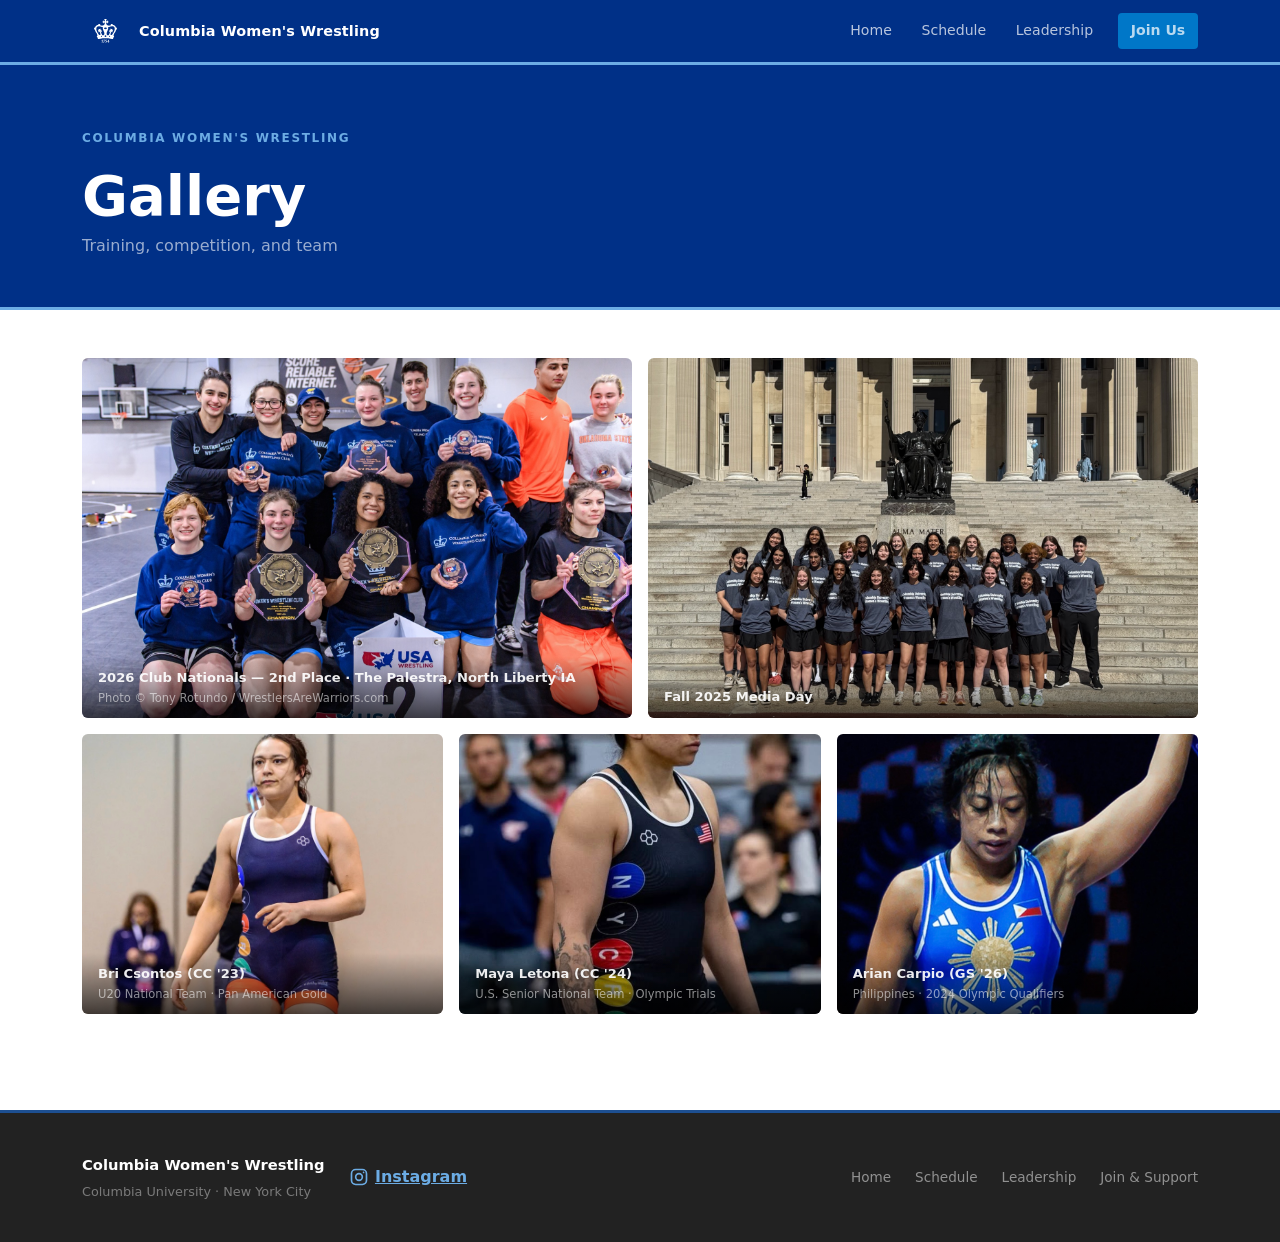
==== commit 4cac93b6: "Updated Join Me page, temporarily removed Gallery page, added Instagram to Hero and Footer" ====
--- a/gallery.html
+++ b/gallery.html
@@ -27,7 +27,6 @@
           <li class="nav-item"><a class="nav-link" href="index.html">Home</a></li>
           <li class="nav-item"><a class="nav-link" href="schedule.html">Schedule</a></li>
           <li class="nav-item"><a class="nav-link" href="leadership.html">Leadership</a></li>
-          <li class="nav-item"><a class="nav-link active" href="gallery.html">Gallery</a></li>
           <li class="nav-item ms-lg-2">
             <a class="nav-link nav-cta" href="join.html">Join Us</a>
           </li>
@@ -115,16 +114,21 @@
   <footer class="site-footer">
     <div class="container">
       <div class="row align-items-center">
-        <div class="col-md-5">
-          <span class="footer-brand">Columbia Women's Wrestling</span>
-          <span class="footer-sub">Columbia University · New York City</span>
+        <div class="col-md-5 d-flex align-items-center gap-4">
+          <div>
+            <span class="footer-brand">Columbia Women's Wrestling</span>
+            <span class="footer-sub">Columbia University · New York City</span>
+          </div>
+          <a class="footer-social" href="https://www.instagram.com/culionswwr/" target="_blank" rel="noopener" aria-label="Instagram">
+            <svg viewBox="0 0 24 24" fill="none" stroke="currentColor" stroke-width="2" aria-hidden="true"><rect x="3" y="3" width="18" height="18" rx="5"/><circle cx="12" cy="12" r="4"/><circle cx="17.5" cy="6.5" r="1" fill="currentColor" stroke="none"/></svg>
+            Instagram
+          </a>
         </div>
         <div class="col-md-7">
           <ul class="footer-links">
             <li><a href="index.html">Home</a></li>
             <li><a href="schedule.html">Schedule</a></li>
             <li><a href="leadership.html">Leadership</a></li>
-            <li><a href="gallery.html">Gallery</a></li>
             <li><a href="join.html">Join &amp; Support</a></li>
           </ul>
         </div>
--- a/css/style.css
+++ b/css/style.css
@@ -267,6 +267,8 @@
 }
 
 .section-light  { background-color: var(--white); }
+.section-blue-tint { background-color: #DCEBF9; }
+.section-divider    { border-top: 4px solid var(--blue-primary); }
 .section-tint   { background-color: var(--neutral-bg); }
 .section-soft   { background-color: #f0f4f9; }
 .section-dark   { background-color: var(--neutral-dark); }
@@ -746,6 +748,24 @@
   color: var(--blue-light);
 }
 
+.footer-social {
+  display: inline-flex;
+  align-items: center;
+  gap: 0.4rem;
+  color: var(--blue-light);
+  font-weight: 700;
+  transition: color 0.15s;
+}
+
+.footer-social:hover {
+  color: var(--white);
+}
+
+.footer-social svg {
+  width: 20px;
+  height: 20px;
+}
+
 /* ─── RESPONSIVE ─────────────────────────────────────── */
 
 @media (max-width: 991px) {
@@ -842,7 +862,7 @@
 
 .staff-photo-wrap {
   width: 100%;
-  height: 260px;
+  height: 460px;
   overflow: hidden;
   background: var(--neutral-bg);
   flex-shrink: 0;
@@ -861,21 +881,67 @@
   flex: 1;
 }
 
+.subsection-label {
+  display: block;
+  font-size: 1.4rem;
+  font-weight: 800;
+  letter-spacing: normal;
+  text-transform: none;
+  color: var(--blue-primary);
+  margin-bottom: 1rem;
+}
+
+.staff-card--featured {
+  flex-direction: row;
+  align-items: stretch;
+}
+
+.staff-card--featured .staff-photo-wrap {
+  width: 460px;
+  height: 330px;
+}
+
+.staff-card--featured .staff-info {
+  display: flex;
+  flex-direction: column;
+  justify-content: center;
+  padding: 2.5rem 3rem;
+}
+
+.staff-card--featured .person-detail {
+  font-size: 1.1rem;
+  font-weight: 700;
+  color: var(--blue-primary);
+  margin-top: 0.1rem;
+  margin-bottom: 1rem;
+}
+
+@media (max-width: 767px) {
+  .staff-card--featured {
+    flex-direction: column;
+  }
+
+  .staff-card--featured .staff-photo-wrap {
+    width: 100%;
+    height: 340px;
+  }
+}
+
 .staff-name {
-  font-size: 1.35rem;
+  font-size: 1.65rem;
   font-weight: 800;
   color: var(--neutral-dark);
-  margin-bottom: 0.2rem;
+  margin-bottom: 0.85rem;
 }
 
 .staff-title {
   font-size: 0.75rem;
-  font-weight: 700;
+  font-weight: 800;
   letter-spacing: 0.1em;
   text-transform: uppercase;
   color: var(--blue-primary);
   display: block;
-  margin-bottom: 1rem;
+  margin-bottom: 0.4rem;
 }
 
 .staff-bio {
@@ -885,29 +951,39 @@
   margin-bottom: 0.75rem;
 }
 
-.staff-email {
-  font-size: 0.85rem;
-  color: var(--blue-mid);
-  text-decoration: none;
-  margin-top: 0.25rem;
-  display: inline-block;
-}
-
-.staff-email:hover {
-  text-decoration: underline;
-  color: var(--blue-primary);
-}
-
-.captain-card {
-  padding: 1.5rem 1.75rem;
+.captain-card,
+.person-card {
   background: var(--white);
   border-radius: 6px;
+  overflow: hidden;
   border-top: 3px solid var(--blue-light);
   box-shadow: 0 1px 6px rgba(0,0,0,0.05);
+  height: 100%;
+  display: flex;
+  flex-direction: column;
+}
+
+.person-photo-wrap {
+  width: 100%;
+  height: 340px;
+  overflow: hidden;
+  background: var(--neutral-bg);
+  flex-shrink: 0;
+}
+
+.person-photo-wrap img {
+  width: 100%;
+  height: 100%;
+  object-fit: cover;
+  object-position: center top;
+}
+
+.person-info {
+  padding: 1.25rem 1.5rem;
 }
 
 .captain-name {
-  font-size: 1.1rem;
+  font-size: 1.35rem;
   font-weight: 800;
   color: var(--neutral-dark);
   margin-bottom: 0.2rem;
@@ -915,179 +991,200 @@
 
 .captain-role {
   font-size: 0.75rem;
+  font-weight: 800;
+  letter-spacing: 0.1em;
+  text-transform: uppercase;
+  color: var(--blue-primary);
+  margin-bottom: 0.3rem;
+}
+
+.person-detail {
+  font-size: 0.85rem;
+  color: var(--neutral-mid);
+  margin-top: 0.4rem;
+}
+
+
+/* ─── SCHEDULE PAGE — HEADER STATS ───────────────────── */
+
+.page-header--schedule .page-header-sub {
+  font-size: 1.15rem;
+}
+
+.schedule-header-stats {
+  display: flex;
+  flex-wrap: wrap;
+  gap: 2.5rem;
+  margin-top: 2rem;
+  padding-top: 1.5rem;
+  border-top: 1px solid rgba(255,255,255,0.15);
+}
+
+.schedule-header-stat {
+  display: flex;
+  align-items: baseline;
+  gap: 0.6rem;
+}
+
+.schedule-header-stat-number {
+  font-size: 2.5rem;
+  font-weight: 900;
+  color: var(--white);
+  line-height: 1;
+}
+
+.schedule-header-stat-label {
+  font-size: 0.95rem;
+  font-weight: 600;
+  color: rgba(255,255,255,0.65);
+}
+
+.schedule-header-note {
+  font-size: 1rem;
+  color: rgba(255,255,255,0.55);
+  margin: 1rem 0 0;
+}
+
+.schedule-header-note a {
+  color: var(--blue-light);
+  font-weight: 600;
+  text-decoration: none;
+}
+
+.schedule-header-note a:hover {
+  text-decoration: underline;
+}
+
+/* ─── SCHEDULE PAGE — SEASON LIST ────────────────────── */
+
+.schedule-season-heading {
+  display: block;
+  font-size: 1.3rem;
   font-weight: 700;
   letter-spacing: 0.1em;
   text-transform: uppercase;
   color: var(--blue-primary);
-}
-
-.board-list {
-  border-top: 1px solid var(--neutral-light);
-}
-
-.board-item {
-  display: flex;
-  gap: 1.5rem;
-  align-items: baseline;
-  padding: 0.9rem 0;
+  padding-bottom: 0.75rem;
+  border-bottom: 2px solid var(--blue-primary);
+  margin: 3rem 0 0;
+}
+
+.schedule-season-heading:first-child {
+  margin-top: 2.5rem;
+}
+
+.schedule-row {
+  display: flex;
+  align-items: center;
+  gap: 1.75rem;
+  padding: 1.4rem 0;
   border-bottom: 1px solid var(--neutral-light);
 }
 
-.board-role {
-  font-size: 0.72rem;
+.schedule-row-date {
+  flex: 0 0 90px;
+  display: flex;
+  flex-direction: column;
+  gap: 0.1rem;
+}
+
+.schedule-row-date-month {
+  font-size: 0.9rem;
   font-weight: 700;
-  letter-spacing: 0.1em;
+  letter-spacing: 0.08em;
   text-transform: uppercase;
   color: var(--blue-primary);
-  min-width: 130px;
-  flex-shrink: 0;
-}
-
-.board-name {
-  font-size: 0.97rem;
+}
+
+.schedule-row-date-day {
+  font-size: 1.9rem;
+  font-weight: 900;
+  line-height: 1;
+  color: var(--neutral-dark);
+}
+
+.schedule-row-main {
+  flex: 1;
+  min-width: 0;
+}
+
+.schedule-row-top {
+  display: flex;
+  flex-wrap: wrap;
+  align-items: center;
+  gap: 0.85rem;
+}
+
+.schedule-row-event {
+  font-size: 1.35rem;
+  font-weight: 800;
+  line-height: 1.15;
+  color: var(--neutral-dark);
+}
+
+.schedule-row-location {
+  flex: 0 0 260px;
+  text-align: right;
+  font-size: 0.95rem;
   font-weight: 600;
-  color: var(--neutral-dark);
-}
-
-@media (max-width: 575px) {
-  .board-item {
+  color: var(--neutral-mid);
+  line-height: 1.4;
+}
+
+.schedule-row--featured {
+  background: rgba(29, 79, 145, 0.05);
+  border-left: 4px solid var(--blue-primary);
+  padding-left: 1.1rem;
+}
+
+.schedule-row--featured .schedule-row-event {
+  font-size: 1.55rem;
+  color: var(--blue-primary);
+}
+
+.schedule-row--featured .schedule-row-date-day {
+  color: var(--blue-primary);
+}
+
+@media (max-width: 650px) {
+  .schedule-row {
+    flex-wrap: wrap;
+    align-items: flex-start;
+  }
+
+  .schedule-row-location {
+    flex: 0 0 100%;
+    text-align: left;
+    order: 3;
+    margin-left: calc(90px + 1.75rem);
+    margin-top: 0.3rem;
+  }
+}
+
+@media (max-width: 480px) {
+  .schedule-row {
     flex-direction: column;
-    gap: 0.2rem;
-  }
-  .board-role {
-    min-width: 0;
-  }
-}
-
-/* ─── SCHEDULE PAGE ──────────────────────────────────── */
-
-.schedule-pending {
-  margin-top: 2rem;
-  background-color: var(--neutral-bg);
-  border: 2px solid var(--neutral-light);
-  border-radius: 8px;
-  padding: 2.5rem;
-  text-align: center;
-}
-
-.schedule-pending-label {
-  font-size: 0.72rem;
-  font-weight: 700;
-  letter-spacing: 0.13em;
-  text-transform: uppercase;
-  color: var(--blue-primary);
-  display: block;
-  margin-bottom: 0.75rem;
-}
-
-.schedule-pending-text {
-  font-size: 1.35rem;
-  font-weight: 700;
-  color: var(--neutral-mid);
-  margin-bottom: 1.75rem;
-}
-
-.schedule-format-card {
-  background-color: var(--blue-dark);
-  border-radius: 8px;
-  padding: 2.5rem 2rem;
-  height: 100%;
-}
-
-.schedule-format-item {
-  display: flex;
-  align-items: baseline;
-  gap: 1rem;
-  padding: 1rem 0;
-  border-bottom: 1px solid rgba(255,255,255,0.1);
-}
-
-.schedule-format-item:last-of-type {
-  border-bottom: none;
-}
-
-.schedule-format-number {
-  font-size: 2.5rem;
-  font-weight: 900;
-  color: var(--white);
-  line-height: 1;
-  min-width: 3rem;
-}
-
-.schedule-format-label {
-  font-size: 0.88rem;
-  font-weight: 600;
-  color: rgba(255,255,255,0.68);
-  line-height: 1.4;
-}
-
-.schedule-format-note {
-  font-size: 0.82rem;
-  color: rgba(255,255,255,0.45);
-  line-height: 1.6;
-  margin: 1.5rem 0 0;
-}
-
-/* ─── SCHEDULE PAGE — RESULTS TABLE ─────────────────── */
-
-.schedule-season-block {
-  margin-bottom: 2.5rem;
-}
-
-.schedule-season-label {
-  display: block;
-  font-size: 0.72rem;
-  font-weight: 700;
-  letter-spacing: 0.1em;
-  text-transform: uppercase;
-  color: var(--blue-primary);
-  padding-bottom: 0.5rem;
-  border-bottom: 2px solid var(--blue-primary);
-  margin-bottom: 0;
-}
-
-.schedule-table {
-  width: 100%;
-  border-collapse: collapse;
-}
-
-.schedule-table tr {
-  border-bottom: 1px solid var(--neutral-light);
-}
-
-.schedule-table tr:last-child {
-  border-bottom: none;
-}
-
-.schedule-table td {
-  padding: 0.8rem 0.6rem;
-  vertical-align: middle;
-}
-
-.schedule-td-date {
-  font-weight: 600;
-  color: var(--neutral-dark);
-  font-size: 0.83rem;
-  white-space: nowrap;
-  width: 120px;
-}
-
-.schedule-td-type {
-  width: 105px;
-}
-
-.schedule-td-event {
-  font-weight: 600;
-  font-size: 0.92rem;
-  color: var(--neutral-dark);
-}
-
-.schedule-td-location {
-  color: var(--neutral-mid);
-  font-size: 0.83rem;
-  white-space: nowrap;
-  text-align: right;
-}
+    align-items: flex-start;
+    gap: 0.35rem;
+  }
+
+  .schedule-row-date {
+    flex: none;
+    flex-direction: row;
+    align-items: baseline;
+    gap: 0.5rem;
+  }
+
+  .schedule-row-location {
+    margin-left: 0;
+  }
+
+  .schedule-row--featured {
+    padding-left: 0.9rem;
+  }
+}
+
+/* ─── SCHEDULE PAGE — EVENT TYPE BADGES ──────────────── */
 
 .schedule-badge {
   display: inline-block;
@@ -1123,10 +1220,6 @@
 .schedule-badge--event {
   background: rgba(83, 86, 90, 0.1);
   color: var(--neutral-mid);
-}
-
-@media (max-width: 575px) {
-  .schedule-td-location { display: none; }
 }
 
 /* ─── GALLERY PAGE ───────────────────────────────────── */
@@ -1213,7 +1306,6 @@
 .recruit-stat-row {
   display: flex;
   gap: 2.5rem;
-  margin-top: 2rem;
 }
 
 .recruit-stat-number {
@@ -1234,35 +1326,38 @@
   letter-spacing: 0.06em;
 }
 
-.recruit-form {
-  background: var(--neutral-bg);
+.donate-card {
+  background-color: var(--blue-dark);
+  border-radius: 8px;
+  padding: 2.5rem;
+  border-top: 3px solid var(--blue-light);
+  height: 100%;
+  display: flex;
+  flex-direction: column;
+  gap: 1.5rem;
+}
+
+.recruit-card {
+  background-color: #DCEBF9;
   border-radius: 8px;
   padding: 2.5rem;
   border-top: 3px solid var(--blue-primary);
-}
-
-.recruit-form .form-label {
-  font-weight: 600;
-  font-size: 0.85rem;
-  color: var(--neutral-dark);
-  margin-bottom: 0.35rem;
-}
-
-.recruit-form .required {
-  color: var(--blue-mid);
-}
-
-.recruit-form .form-control,
-.recruit-form .form-select {
-  border-color: var(--neutral-light);
-  font-size: 0.92rem;
-  padding: 0.55rem 0.85rem;
-}
-
-.recruit-form .form-control:focus,
-.recruit-form .form-select:focus {
-  border-color: var(--blue-mid);
-  box-shadow: 0 0 0 3px rgba(0, 119, 200, 0.12);
+  height: 100%;
+  display: flex;
+  flex-direction: column;
+  gap: 1.5rem;
+}
+
+.donate-card-text {
+  font-size: 0.95rem;
+  color: rgba(255,255,255,0.78);
+  line-height: 1.68;
+  margin: 0;
+}
+
+.donate-card .donate-steps {
+  max-width: none;
+  margin: 0;
 }
 
 .donate-steps {
@@ -1319,7 +1414,8 @@
     gap: 1.5rem;
   }
 
-  .recruit-form {
+  .donate-card,
+  .recruit-card {
     padding: 1.5rem;
   }
 
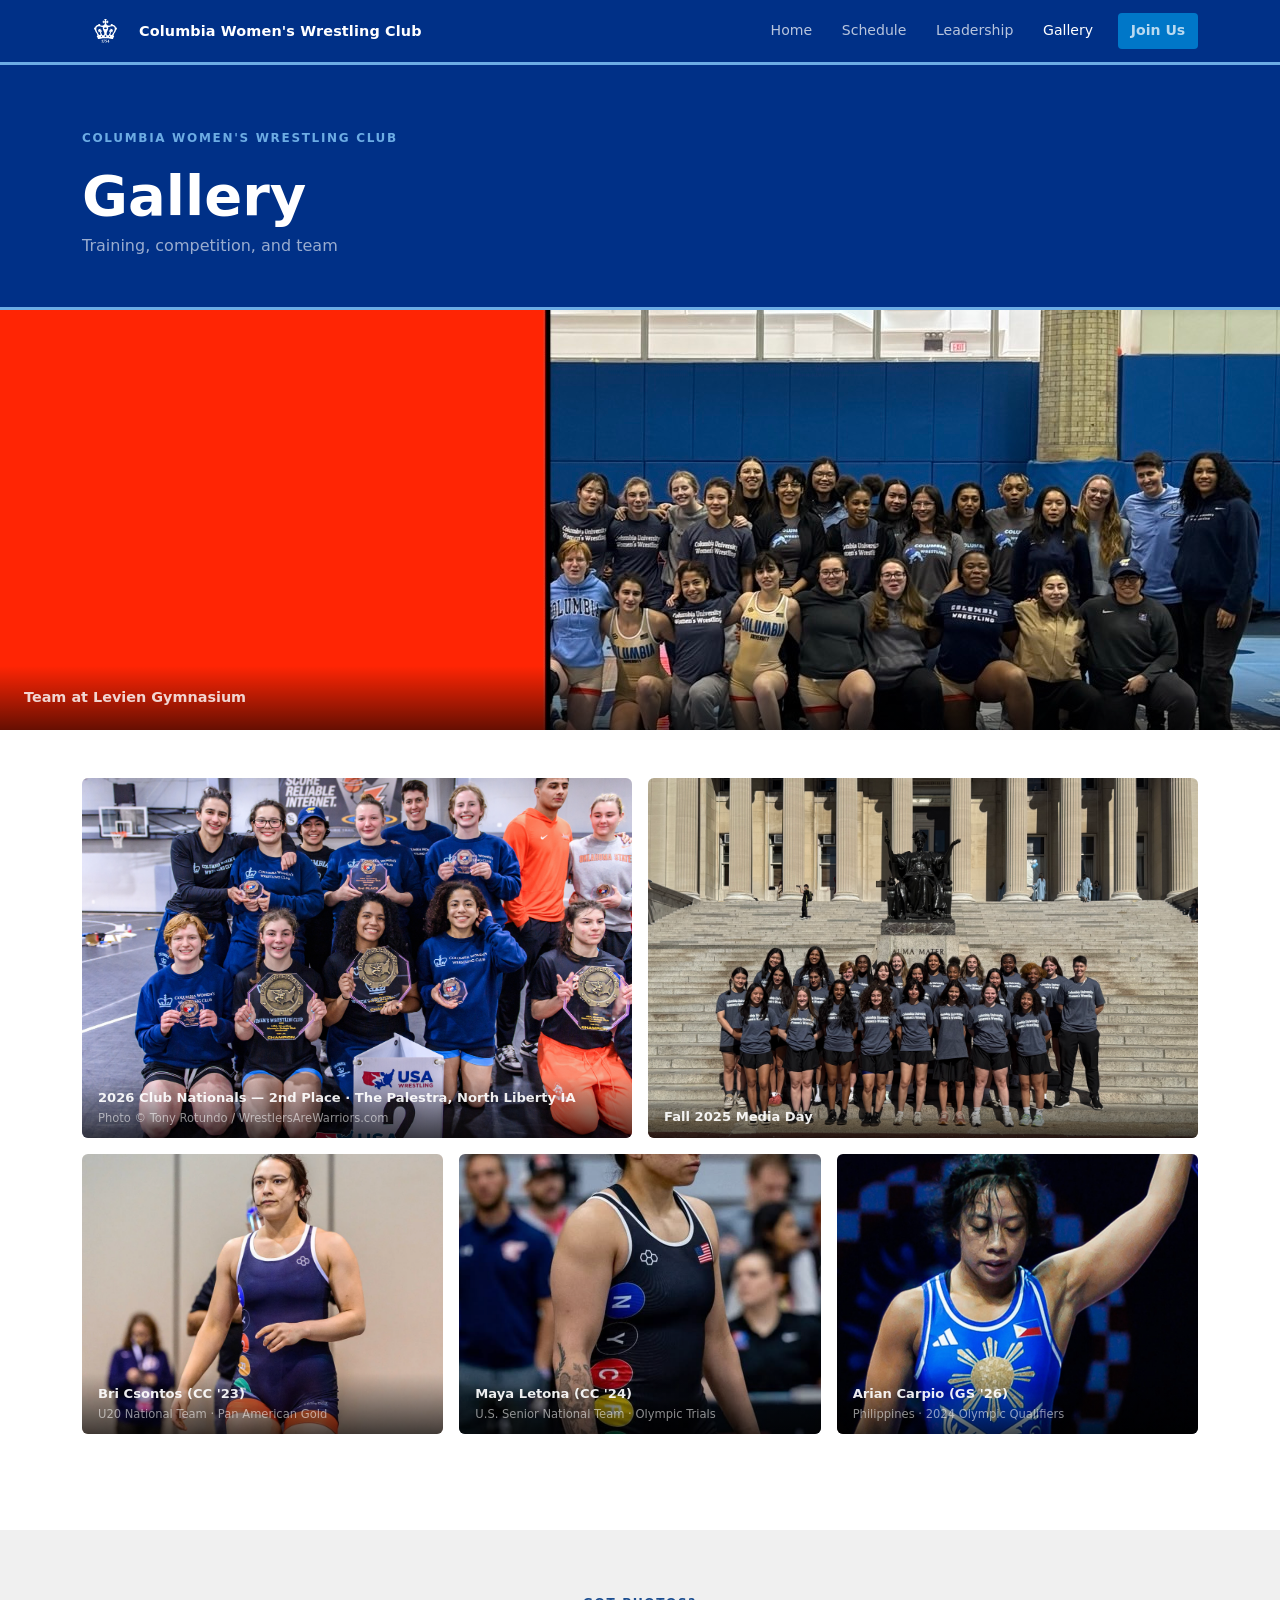
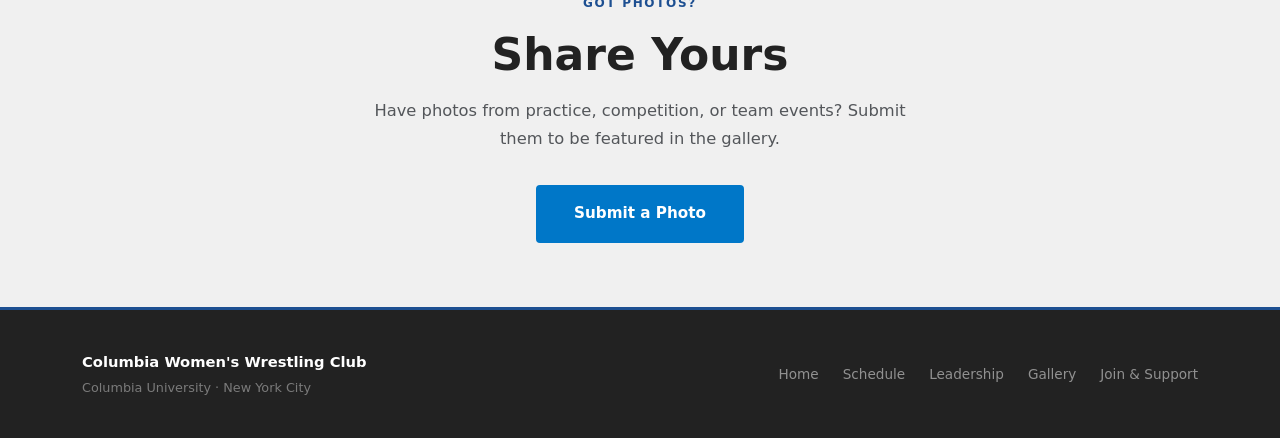
==== commit 9e767e38: "Initial launch build: all 5 pages complete Home (rev 3), leadership, schedule, gallery, join — full " ====
--- a/gallery.html
+++ b/gallery.html
@@ -3,8 +3,8 @@
 <head>
   <meta charset="UTF-8">
   <meta name="viewport" content="width=device-width, initial-scale=1.0">
-  <title>Gallery — Columbia Women's Wrestling</title>
-  <meta name="description" content="Photos from Columbia Women's Wrestling — training, competition, and team.">
+  <title>Gallery — Columbia Women's Wrestling Club</title>
+  <meta name="description" content="Photos from Columbia Women's Wrestling Club — training, competition, and team.">
   <link href="https://cdn.jsdelivr.net/npm/bootstrap@5.3.3/dist/css/bootstrap.min.css" rel="stylesheet">
   <link rel="stylesheet" href="css/style.css">
 </head>
@@ -14,8 +14,8 @@
   <nav class="navbar navbar-expand-lg site-nav">
     <div class="container">
       <a class="navbar-brand" href="index.html">
-        <img src="img/shared/crown.svg" class="nav-crown" alt="Columbia crown">
-        Columbia Women's Wrestling
+        <img src="img/crown.svg" class="nav-crown" alt="Columbia crown">
+        Columbia Women's Wrestling Club
       </a>
       <button class="navbar-toggler border-0" type="button"
               data-bs-toggle="collapse" data-bs-target="#siteNav"
@@ -27,6 +27,7 @@
           <li class="nav-item"><a class="nav-link" href="index.html">Home</a></li>
           <li class="nav-item"><a class="nav-link" href="schedule.html">Schedule</a></li>
           <li class="nav-item"><a class="nav-link" href="leadership.html">Leadership</a></li>
+          <li class="nav-item"><a class="nav-link active" href="gallery.html">Gallery</a></li>
           <li class="nav-item ms-lg-2">
             <a class="nav-link nav-cta" href="join.html">Join Us</a>
           </li>
@@ -38,11 +39,18 @@
   <!-- ─── PAGE HEADER ──────────────────────────────────── -->
   <section class="page-header">
     <div class="container">
-      <span class="eyebrow" style="color:var(--blue-light);">Columbia Women's Wrestling</span>
+      <span class="eyebrow" style="color:var(--blue-light);">Columbia Women's Wrestling Club</span>
       <h1 class="page-header-title">Gallery</h1>
       <p class="page-header-sub">Training, competition, and team</p>
     </div>
   </section>
+
+  <!-- ─── FEATURED PHOTO ───────────────────────────────── -->
+  <div class="gallery-featured-wrap">
+    <img src="img/alt-hero-1.JPG" class="gallery-featured-img"
+         alt="Columbia Women's Wrestling team at Levien Gymnasium">
+    <div class="gallery-featured-caption">Team at Levien Gymnasium</div>
+  </div>
 
   <!-- ─── PHOTO GRID ───────────────────────────────────── -->
   <section class="section section-light" style="padding-top:3rem;">
@@ -53,7 +61,7 @@
         <!-- Nationals awards -->
         <div class="col-md-6">
           <div class="gallery-item gallery-item--tall">
-            <img src="img/shared/team.jpg"
+            <img src="img/team.jpg"
                  alt="Columbia Women's Wrestling — 2nd Place, 2026 Women's Collegiate Club Nationals">
             <div class="gallery-caption">
               2026 Club Nationals — 2nd Place · The Palestra, North Liberty IA
@@ -65,7 +73,7 @@
         <!-- Media Day -->
         <div class="col-md-6">
           <div class="gallery-item gallery-item--tall">
-            <img src="img/gallery/hero-media-day.jpg"
+            <img src="img/hero-media-day.jpg"
                  alt="Columbia Women's Wrestling — Fall 2025 Media Day">
             <div class="gallery-caption">Fall 2025 Media Day</div>
           </div>
@@ -74,7 +82,7 @@
         <!-- Athlete photos -->
         <div class="col-md-4 col-sm-6">
           <div class="gallery-item">
-            <img src="img/hero/bri-csontos.jpg"
+            <img src="img/bri-csontos.png"
                  alt="Bri Csontos — CC '23, U20 National Team, Pan American Gold">
             <div class="gallery-caption">
               Bri Csontos (CC '23)
@@ -85,7 +93,7 @@
 
         <div class="col-md-4 col-sm-6">
           <div class="gallery-item">
-            <img src="img/hero/maya-letona.jpg"
+            <img src="img/maya-letona.png"
                  alt="Maya Letona — CC '24, U.S. Senior National Team, U.S. Olympic Trials">
             <div class="gallery-caption">
               Maya Letona (CC '24)
@@ -96,7 +104,7 @@
 
         <div class="col-md-4 col-sm-6">
           <div class="gallery-item">
-            <img src="img/hero/arian-carpio.jpg"
+            <img src="img/arian-carpio.png"
                  alt="Arian Carpio — GS '26, Philippines, 2024 Olympic Qualifiers">
             <div class="gallery-caption">
               Arian Carpio (GS '26)
@@ -110,25 +118,38 @@
     </div>
   </section>
 
+  <!-- ─── SUBMIT PHOTOS CTA ────────────────────────────── -->
+  <section class="section section-tint" style="padding:4rem 0;">
+    <div class="container">
+      <div class="row justify-content-center text-center">
+        <div class="col-lg-6">
+          <span class="eyebrow" style="color:var(--blue-primary);">Got photos?</span>
+          <h2 class="section-heading" style="margin-bottom:1rem;">Share Yours</h2>
+          <p class="section-lead" style="margin-bottom:2rem;">
+            Have photos from practice, competition, or team events?
+            Submit them to be featured in the gallery.
+          </p>
+          <!-- TODO: Replace href with actual Google Form URL -->
+          <a href="#" class="btn-hero-primary">Submit a Photo</a>
+        </div>
+      </div>
+    </div>
+  </section>
+
   <!-- ─── FOOTER ────────────────────────────────────────── -->
   <footer class="site-footer">
     <div class="container">
       <div class="row align-items-center">
-        <div class="col-md-5 d-flex align-items-center gap-4">
-          <div>
-            <span class="footer-brand">Columbia Women's Wrestling</span>
-            <span class="footer-sub">Columbia University · New York City</span>
-          </div>
-          <a class="footer-social" href="https://www.instagram.com/culionswwr/" target="_blank" rel="noopener" aria-label="Instagram">
-            <svg viewBox="0 0 24 24" fill="none" stroke="currentColor" stroke-width="2" aria-hidden="true"><rect x="3" y="3" width="18" height="18" rx="5"/><circle cx="12" cy="12" r="4"/><circle cx="17.5" cy="6.5" r="1" fill="currentColor" stroke="none"/></svg>
-            Instagram
-          </a>
+        <div class="col-md-5">
+          <span class="footer-brand">Columbia Women's Wrestling Club</span>
+          <span class="footer-sub">Columbia University · New York City</span>
         </div>
         <div class="col-md-7">
           <ul class="footer-links">
             <li><a href="index.html">Home</a></li>
             <li><a href="schedule.html">Schedule</a></li>
             <li><a href="leadership.html">Leadership</a></li>
+            <li><a href="gallery.html">Gallery</a></li>
             <li><a href="join.html">Join &amp; Support</a></li>
           </ul>
         </div>
--- a/css/style.css
+++ b/css/style.css
@@ -79,9 +79,9 @@
 /* ─── HERO ─────────────────────────────────────────── */
 
 .hero {
-  min-height: 100vh;
+  min-height: 88vh;
   background-color: var(--blue-dark);
-  background-image: url('../img/hero/hero-media-day-new.jpg');
+  background-image: url('../img/hero-team.jpg');
   background-size: cover;
   background-position: center 35%;
   position: relative;
@@ -97,10 +97,10 @@
   inset: 0;
   background: linear-gradient(
     to right,
-    rgba(0, 48, 135, 0.82) 0%,
-    rgba(0, 48, 135, 0.68) 40%,
-    rgba(0, 48, 135, 0.52) 70%,
-    rgba(0, 48, 135, 0.45) 100%
+    rgba(0, 48, 135, 0.93) 0%,
+    rgba(0, 48, 135, 0.80) 40%,
+    rgba(0, 48, 135, 0.68) 70%,
+    rgba(0, 48, 135, 0.62) 100%
   );
   z-index: 1;
 }
@@ -196,16 +196,17 @@
   overflow: hidden;
 }
 
-/* lion as centered background watermark — full color, semi-transparent */
+/* crown as centered background watermark */
 .stats-crown {
   position: absolute;
   top: 50%;
   left: 50%;
   transform: translate(-50%, -50%);
-  width: 38%;
-  max-width: 400px;
-  opacity: 0.28;
+  width: 55%;
+  max-width: 600px;
+  opacity: 0.07;
   pointer-events: none;
+  filter: brightness(0) invert(1);
 }
 
 .stats-row {
@@ -267,10 +268,7 @@
 }
 
 .section-light  { background-color: var(--white); }
-.section-blue-tint { background-color: #DCEBF9; }
-.section-divider    { border-top: 4px solid var(--blue-primary); }
 .section-tint   { background-color: var(--neutral-bg); }
-.section-soft   { background-color: #f0f4f9; }
 .section-dark   { background-color: var(--neutral-dark); }
 .section-navy   { background-color: var(--blue-dark); }
 
@@ -401,20 +399,16 @@
   display: flex;
   flex-direction: column;
   background-color: rgba(255,255,255,0.04);
-  cursor: default;
+  cursor: pointer;
   transition: box-shadow 0.22s, transform 0.22s;
 }
 
-.athlete-card-with-photo--linked {
-  cursor: pointer;
-}
-
-.athlete-card-with-photo--linked:hover {
+.athlete-card-with-photo:hover {
   box-shadow: 0 0 0 2px var(--blue-light), 0 10px 30px rgba(108, 172, 228, 0.25);
   transform: translateY(-3px);
 }
 
-.athlete-card-with-photo--linked:hover .athlete-card-body {
+.athlete-card-with-photo:hover .athlete-card-body {
   border-top-color: var(--blue-mid);
 }
 
@@ -486,100 +480,27 @@
   border-radius: 6px;
 }
 
-/* ─── PHOTO CAPTION OVERLAY (blue gradient) ─────────── */
-
-.photo-block--caption-blue {
-  position: relative;
-}
-
-.photo-block--caption-blue::after {
-  content: '';
-  position: absolute;
-  inset: 0;
-  background: radial-gradient(ellipse at 50% 50%, transparent 38%, rgba(0, 48, 135, 0.65) 100%);
-  pointer-events: none;
-  z-index: 1;
-  border-radius: 6px;
-}
-
-.photo-block__caption {
-  position: absolute;
-  bottom: 0;
-  left: 0;
-  right: 0;
-  padding: 1.5rem 1.5rem 1.25rem;
-  color: rgba(255,255,255,0.92);
-  font-size: 0.83rem;
-  font-weight: 600;
-  letter-spacing: 0.025em;
-  z-index: 2;
-}
-
-/* ─── WHY CWWC — BACKGROUND IMAGE SECTION ───────────── */
-
-.section-bg-photo {
-  background-size: cover;
-  background-position: center 20%;
-  background-repeat: no-repeat;
-  position: relative;
-}
-
-.section-bg-photo::before {
-  content: '';
-  position: absolute;
-  inset: 0;
-  background: linear-gradient(
-    to right,
-    rgba(0, 48, 135, 0.42) 0%,
-    rgba(0, 48, 135, 0.55) 35%,
-    rgba(0, 48, 135, 0.70) 65%,
-    rgba(0, 48, 135, 0.78) 100%
-  );
-  z-index: 0;
-}
-
-.section-bg-photo .container {
-  position: relative;
-  z-index: 1;
-}
-
-.section-subheading.on-dark {
-  color: var(--white);
-}
-
 /* ─── HISTORY TIMELINE SECTION ───────────────────────── */
 
 .history-timeline-section {
-  background-color: var(--neutral-dark);
-  padding: 8rem 0;
+  background-color: var(--blue-primary);
+  padding: 5rem 0;
   position: relative;
   overflow: hidden;
 }
 
-.history-timeline-section::before {
-  content: '';
-  position: absolute;
-  top: 0;
-  left: 50%;
-  transform: translateX(-50%);
-  width: min(1320px, calc(100% - 3rem));
-  height: 1px;
-  background-color: rgba(255,255,255,0.1);
-}
-
 .timeline-row {
   position: relative;
-  align-items: stretch;
 }
 
 .timeline-row::before {
   content: '';
   position: absolute;
-  top: 50%;
+  top: 1.6rem;
   left: 16.67%;
   right: 16.67%;
   height: 2px;
-  background-color: rgba(255,255,255,0.75);
+  background-color: rgba(255,255,255,0.15);
   z-index: 0;
 }
 
@@ -587,10 +508,7 @@
   text-align: center;
   position: relative;
   z-index: 1;
-  padding: 1.75rem 1.5rem;
-  background-color: var(--blue-primary);
-  border-radius: 10px;
-  height: 100%;
+  padding: 0 1rem;
 }
 
 .timeline-year {
@@ -617,7 +535,7 @@
 .pillar {
   padding: 1.75rem 1.5rem;
   border-left: 3px solid var(--blue-primary);
-  background-color: #f0f4f9;
+  background-color: var(--white);
   border-radius: 0 6px 6px 0;
   height: 100%;
   box-shadow: 0 1px 4px rgba(0,0,0,0.06);
@@ -664,7 +582,7 @@
 /* subtle crown watermark in each CTA panel */
 .cta-crown {
   position: absolute;
-  bottom: 10px;
+  bottom: -10%;
   right: -5%;
   width: 55%;
   max-width: 320px;
@@ -748,24 +666,6 @@
   color: var(--blue-light);
 }
 
-.footer-social {
-  display: inline-flex;
-  align-items: center;
-  gap: 0.4rem;
-  color: var(--blue-light);
-  font-weight: 700;
-  transition: color 0.15s;
-}
-
-.footer-social:hover {
-  color: var(--white);
-}
-
-.footer-social svg {
-  width: 20px;
-  height: 20px;
-}
-
 /* ─── RESPONSIVE ─────────────────────────────────────── */
 
 @media (max-width: 991px) {
@@ -783,9 +683,9 @@
 
   .timeline-milestone {
     text-align: left;
-    padding: 1.5rem;
-    border-left: none;
-    margin-bottom: 1.25rem;
+    padding: 0 0 0 1.25rem;
+    border-left: 3px solid rgba(255,255,255,0.25);
+    margin-bottom: 2rem;
   }
 
   .timeline-milestone:last-child {
@@ -793,7 +693,7 @@
   }
 
   .hero {
-    min-height: 100vh;
+    min-height: 80vh;
     padding: 4rem 0;
   }
 
@@ -862,7 +762,7 @@
 
 .staff-photo-wrap {
   width: 100%;
-  height: 460px;
+  height: 260px;
   overflow: hidden;
   background: var(--neutral-bg);
   flex-shrink: 0;
@@ -881,67 +781,21 @@
   flex: 1;
 }
 
-.subsection-label {
-  display: block;
-  font-size: 1.4rem;
-  font-weight: 800;
-  letter-spacing: normal;
-  text-transform: none;
-  color: var(--blue-primary);
-  margin-bottom: 1rem;
-}
-
-.staff-card--featured {
-  flex-direction: row;
-  align-items: stretch;
-}
-
-.staff-card--featured .staff-photo-wrap {
-  width: 460px;
-  height: 330px;
-}
-
-.staff-card--featured .staff-info {
-  display: flex;
-  flex-direction: column;
-  justify-content: center;
-  padding: 2.5rem 3rem;
-}
-
-.staff-card--featured .person-detail {
-  font-size: 1.1rem;
-  font-weight: 700;
-  color: var(--blue-primary);
-  margin-top: 0.1rem;
-  margin-bottom: 1rem;
-}
-
-@media (max-width: 767px) {
-  .staff-card--featured {
-    flex-direction: column;
-  }
-
-  .staff-card--featured .staff-photo-wrap {
-    width: 100%;
-    height: 340px;
-  }
-}
-
 .staff-name {
-  font-size: 1.65rem;
+  font-size: 1.35rem;
   font-weight: 800;
   color: var(--neutral-dark);
-  margin-bottom: 0.85rem;
+  margin-bottom: 0.2rem;
 }
 
 .staff-title {
   font-size: 0.75rem;
-  font-weight: 800;
+  font-weight: 700;
   letter-spacing: 0.1em;
   text-transform: uppercase;
   color: var(--blue-primary);
   display: block;
-  margin-bottom: 0.4rem;
+  margin-bottom: 1rem;
 }
 
 .staff-bio {
@@ -951,39 +805,29 @@
   margin-bottom: 0.75rem;
 }
 
-.captain-card,
-.person-card {
+.staff-email {
+  font-size: 0.85rem;
+  color: var(--blue-mid);
+  text-decoration: none;
+  margin-top: 0.25rem;
+  display: inline-block;
+}
+
+.staff-email:hover {
+  text-decoration: underline;
+  color: var(--blue-primary);
+}
+
+.captain-card {
+  padding: 1.5rem 1.75rem;
   background: var(--white);
   border-radius: 6px;
-  overflow: hidden;
   border-top: 3px solid var(--blue-light);
   box-shadow: 0 1px 6px rgba(0,0,0,0.05);
-  height: 100%;
-  display: flex;
-  flex-direction: column;
-}
-
-.person-photo-wrap {
-  width: 100%;
-  height: 340px;
-  overflow: hidden;
-  background: var(--neutral-bg);
-  flex-shrink: 0;
-}
-
-.person-photo-wrap img {
-  width: 100%;
-  height: 100%;
-  object-fit: cover;
-  object-position: center top;
-}
-
-.person-info {
-  padding: 1.25rem 1.5rem;
 }
 
 .captain-name {
-  font-size: 1.35rem;
+  font-size: 1.1rem;
   font-weight: 800;
   color: var(--neutral-dark);
   margin-bottom: 0.2rem;
@@ -991,235 +835,116 @@
 
 .captain-role {
   font-size: 0.75rem;
-  font-weight: 800;
+  font-weight: 700;
   letter-spacing: 0.1em;
   text-transform: uppercase;
   color: var(--blue-primary);
-  margin-bottom: 0.3rem;
-}
-
-.person-detail {
-  font-size: 0.85rem;
-  color: var(--neutral-mid);
-  margin-top: 0.4rem;
-}
-
-
-/* ─── SCHEDULE PAGE — HEADER STATS ───────────────────── */
-
-.page-header--schedule .page-header-sub {
-  font-size: 1.15rem;
-}
-
-.schedule-header-stats {
-  display: flex;
-  flex-wrap: wrap;
-  gap: 2.5rem;
-  margin-top: 2rem;
-  padding-top: 1.5rem;
-  border-top: 1px solid rgba(255,255,255,0.15);
-}
-
-.schedule-header-stat {
-  display: flex;
+}
+
+.board-list {
+  border-top: 1px solid var(--neutral-light);
+}
+
+.board-item {
+  display: flex;
+  gap: 1.5rem;
   align-items: baseline;
-  gap: 0.6rem;
-}
-
-.schedule-header-stat-number {
-  font-size: 2.5rem;
-  font-weight: 900;
-  color: var(--white);
-  line-height: 1;
-}
-
-.schedule-header-stat-label {
-  font-size: 0.95rem;
-  font-weight: 600;
-  color: rgba(255,255,255,0.65);
-}
-
-.schedule-header-note {
-  font-size: 1rem;
-  color: rgba(255,255,255,0.55);
-  margin: 1rem 0 0;
-}
-
-.schedule-header-note a {
-  color: var(--blue-light);
-  font-weight: 600;
-  text-decoration: none;
-}
-
-.schedule-header-note a:hover {
-  text-decoration: underline;
-}
-
-/* ─── SCHEDULE PAGE — SEASON LIST ────────────────────── */
-
-.schedule-season-heading {
-  display: block;
-  font-size: 1.3rem;
+  padding: 0.9rem 0;
+  border-bottom: 1px solid var(--neutral-light);
+}
+
+.board-role {
+  font-size: 0.72rem;
   font-weight: 700;
   letter-spacing: 0.1em;
   text-transform: uppercase;
   color: var(--blue-primary);
-  padding-bottom: 0.75rem;
-  border-bottom: 2px solid var(--blue-primary);
-  margin: 3rem 0 0;
-}
-
-.schedule-season-heading:first-child {
-  margin-top: 2.5rem;
-}
-
-.schedule-row {
-  display: flex;
-  align-items: center;
-  gap: 1.75rem;
-  padding: 1.4rem 0;
-  border-bottom: 1px solid var(--neutral-light);
-}
-
-.schedule-row-date {
-  flex: 0 0 90px;
-  display: flex;
-  flex-direction: column;
-  gap: 0.1rem;
-}
-
-.schedule-row-date-month {
-  font-size: 0.9rem;
-  font-weight: 700;
-  letter-spacing: 0.08em;
+  min-width: 130px;
+  flex-shrink: 0;
+}
+
+.board-name {
+  font-size: 0.97rem;
+  font-weight: 600;
+  color: var(--neutral-dark);
+}
+
+@media (max-width: 575px) {
+  .board-item {
+    flex-direction: column;
+    gap: 0.2rem;
+  }
+  .board-role {
+    min-width: 0;
+  }
+}
+
+/* ─── SCHEDULE PAGE ──────────────────────────────────── */
+
+.schedule-pending {
+  margin-top: 2rem;
+  border: 2px solid var(--neutral-light);
+  border-radius: 8px;
+  padding: 2.5rem;
+  text-align: center;
+}
+
+.schedule-pending-label {
+  font-size: 0.72rem;
+  font-weight: 700;
+  letter-spacing: 0.13em;
   text-transform: uppercase;
   color: var(--blue-primary);
-}
-
-.schedule-row-date-day {
-  font-size: 1.9rem;
+  display: block;
+  margin-bottom: 0.75rem;
+}
+
+.schedule-pending-text {
+  font-size: 1.35rem;
+  font-weight: 700;
+  color: var(--neutral-mid);
+  margin-bottom: 1.75rem;
+}
+
+.schedule-format-card {
+  background-color: var(--blue-dark);
+  border-radius: 8px;
+  padding: 2.5rem 2rem;
+  height: 100%;
+}
+
+.schedule-format-item {
+  display: flex;
+  align-items: baseline;
+  gap: 1rem;
+  padding: 1rem 0;
+  border-bottom: 1px solid rgba(255,255,255,0.1);
+}
+
+.schedule-format-item:last-of-type {
+  border-bottom: none;
+}
+
+.schedule-format-number {
+  font-size: 2.5rem;
   font-weight: 900;
+  color: var(--white);
   line-height: 1;
-  color: var(--neutral-dark);
-}
-
-.schedule-row-main {
-  flex: 1;
-  min-width: 0;
-}
-
-.schedule-row-top {
-  display: flex;
-  flex-wrap: wrap;
-  align-items: center;
-  gap: 0.85rem;
-}
-
-.schedule-row-event {
-  font-size: 1.35rem;
-  font-weight: 800;
-  line-height: 1.15;
-  color: var(--neutral-dark);
-}
-
-.schedule-row-location {
-  flex: 0 0 260px;
-  text-align: right;
-  font-size: 0.95rem;
+  min-width: 3rem;
+}
+
+.schedule-format-label {
+  font-size: 0.88rem;
   font-weight: 600;
-  color: var(--neutral-mid);
+  color: rgba(255,255,255,0.68);
   line-height: 1.4;
 }
 
-.schedule-row--featured {
-  background: rgba(29, 79, 145, 0.05);
-  border-left: 4px solid var(--blue-primary);
-  padding-left: 1.1rem;
-}
-
-.schedule-row--featured .schedule-row-event {
-  font-size: 1.55rem;
-  color: var(--blue-primary);
-}
-
-.schedule-row--featured .schedule-row-date-day {
-  color: var(--blue-primary);
-}
-
-@media (max-width: 650px) {
-  .schedule-row {
-    flex-wrap: wrap;
-    align-items: flex-start;
-  }
-
-  .schedule-row-location {
-    flex: 0 0 100%;
-    text-align: left;
-    order: 3;
-    margin-left: calc(90px + 1.75rem);
-    margin-top: 0.3rem;
-  }
-}
-
-@media (max-width: 480px) {
-  .schedule-row {
-    flex-direction: column;
-    align-items: flex-start;
-    gap: 0.35rem;
-  }
-
-  .schedule-row-date {
-    flex: none;
-    flex-direction: row;
-    align-items: baseline;
-    gap: 0.5rem;
-  }
-
-  .schedule-row-location {
-    margin-left: 0;
-  }
-
-  .schedule-row--featured {
-    padding-left: 0.9rem;
-  }
-}
-
-/* ─── SCHEDULE PAGE — EVENT TYPE BADGES ──────────────── */
-
-.schedule-badge {
-  display: inline-block;
-  font-size: 0.67rem;
-  font-weight: 700;
-  letter-spacing: 0.05em;
-  text-transform: uppercase;
-  padding: 0.22em 0.6em;
-  border-radius: 3px;
-  white-space: nowrap;
-}
-
-.schedule-badge--tournament {
-  background: rgba(29, 79, 145, 0.1);
-  color: var(--blue-primary);
-}
-
-.schedule-badge--dual {
-  background: rgba(0, 119, 200, 0.1);
-  color: var(--blue-mid);
-}
-
-.schedule-badge--nationals {
-  background: var(--blue-primary);
-  color: var(--white);
-}
-
-.schedule-badge--clinic {
-  background: rgba(83, 86, 90, 0.1);
-  color: var(--neutral-mid);
-}
-
-.schedule-badge--event {
-  background: rgba(83, 86, 90, 0.1);
-  color: var(--neutral-mid);
+.schedule-format-note {
+  font-size: 0.82rem;
+  color: rgba(255,255,255,0.45);
+  line-height: 1.6;
+  margin: 1.5rem 0 0;
 }
 
 /* ─── GALLERY PAGE ───────────────────────────────────── */
@@ -1306,6 +1031,7 @@
 .recruit-stat-row {
   display: flex;
   gap: 2.5rem;
+  margin-top: 2rem;
 }
 
 .recruit-stat-number {
@@ -1326,38 +1052,35 @@
   letter-spacing: 0.06em;
 }
 
-.donate-card {
-  background-color: var(--blue-dark);
-  border-radius: 8px;
-  padding: 2.5rem;
-  border-top: 3px solid var(--blue-light);
-  height: 100%;
-  display: flex;
-  flex-direction: column;
-  gap: 1.5rem;
-}
-
-.recruit-card {
-  background-color: #DCEBF9;
+.recruit-form {
+  background: var(--neutral-bg);
   border-radius: 8px;
   padding: 2.5rem;
   border-top: 3px solid var(--blue-primary);
-  height: 100%;
-  display: flex;
-  flex-direction: column;
-  gap: 1.5rem;
-}
-
-.donate-card-text {
-  font-size: 0.95rem;
-  color: rgba(255,255,255,0.78);
-  line-height: 1.68;
-  margin: 0;
-}
-
-.donate-card .donate-steps {
-  max-width: none;
-  margin: 0;
+}
+
+.recruit-form .form-label {
+  font-weight: 600;
+  font-size: 0.85rem;
+  color: var(--neutral-dark);
+  margin-bottom: 0.35rem;
+}
+
+.recruit-form .required {
+  color: var(--blue-mid);
+}
+
+.recruit-form .form-control,
+.recruit-form .form-select {
+  border-color: var(--neutral-light);
+  font-size: 0.92rem;
+  padding: 0.55rem 0.85rem;
+}
+
+.recruit-form .form-control:focus,
+.recruit-form .form-select:focus {
+  border-color: var(--blue-mid);
+  box-shadow: 0 0 0 3px rgba(0, 119, 200, 0.12);
 }
 
 .donate-steps {
@@ -1414,8 +1137,7 @@
     gap: 1.5rem;
   }
 
-  .donate-card,
-  .recruit-card {
+  .recruit-form {
     padding: 1.5rem;
   }
 
